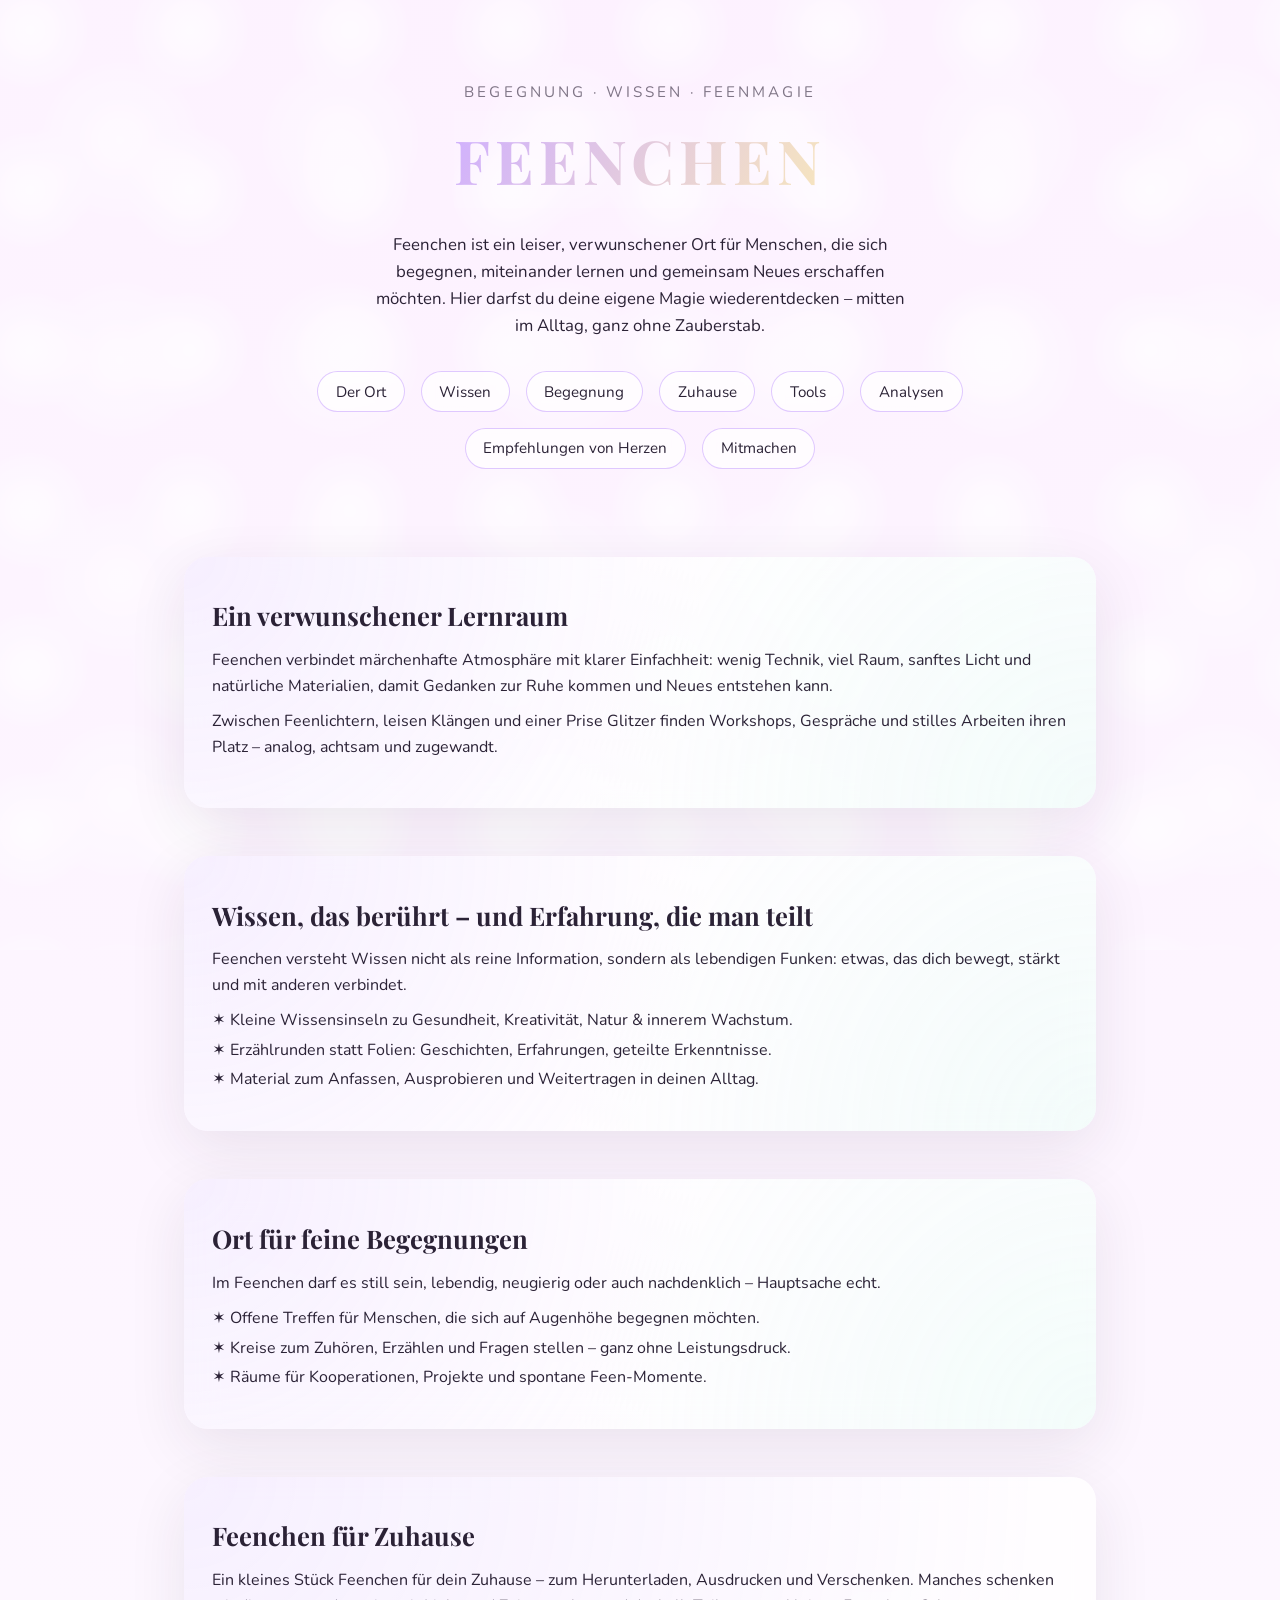
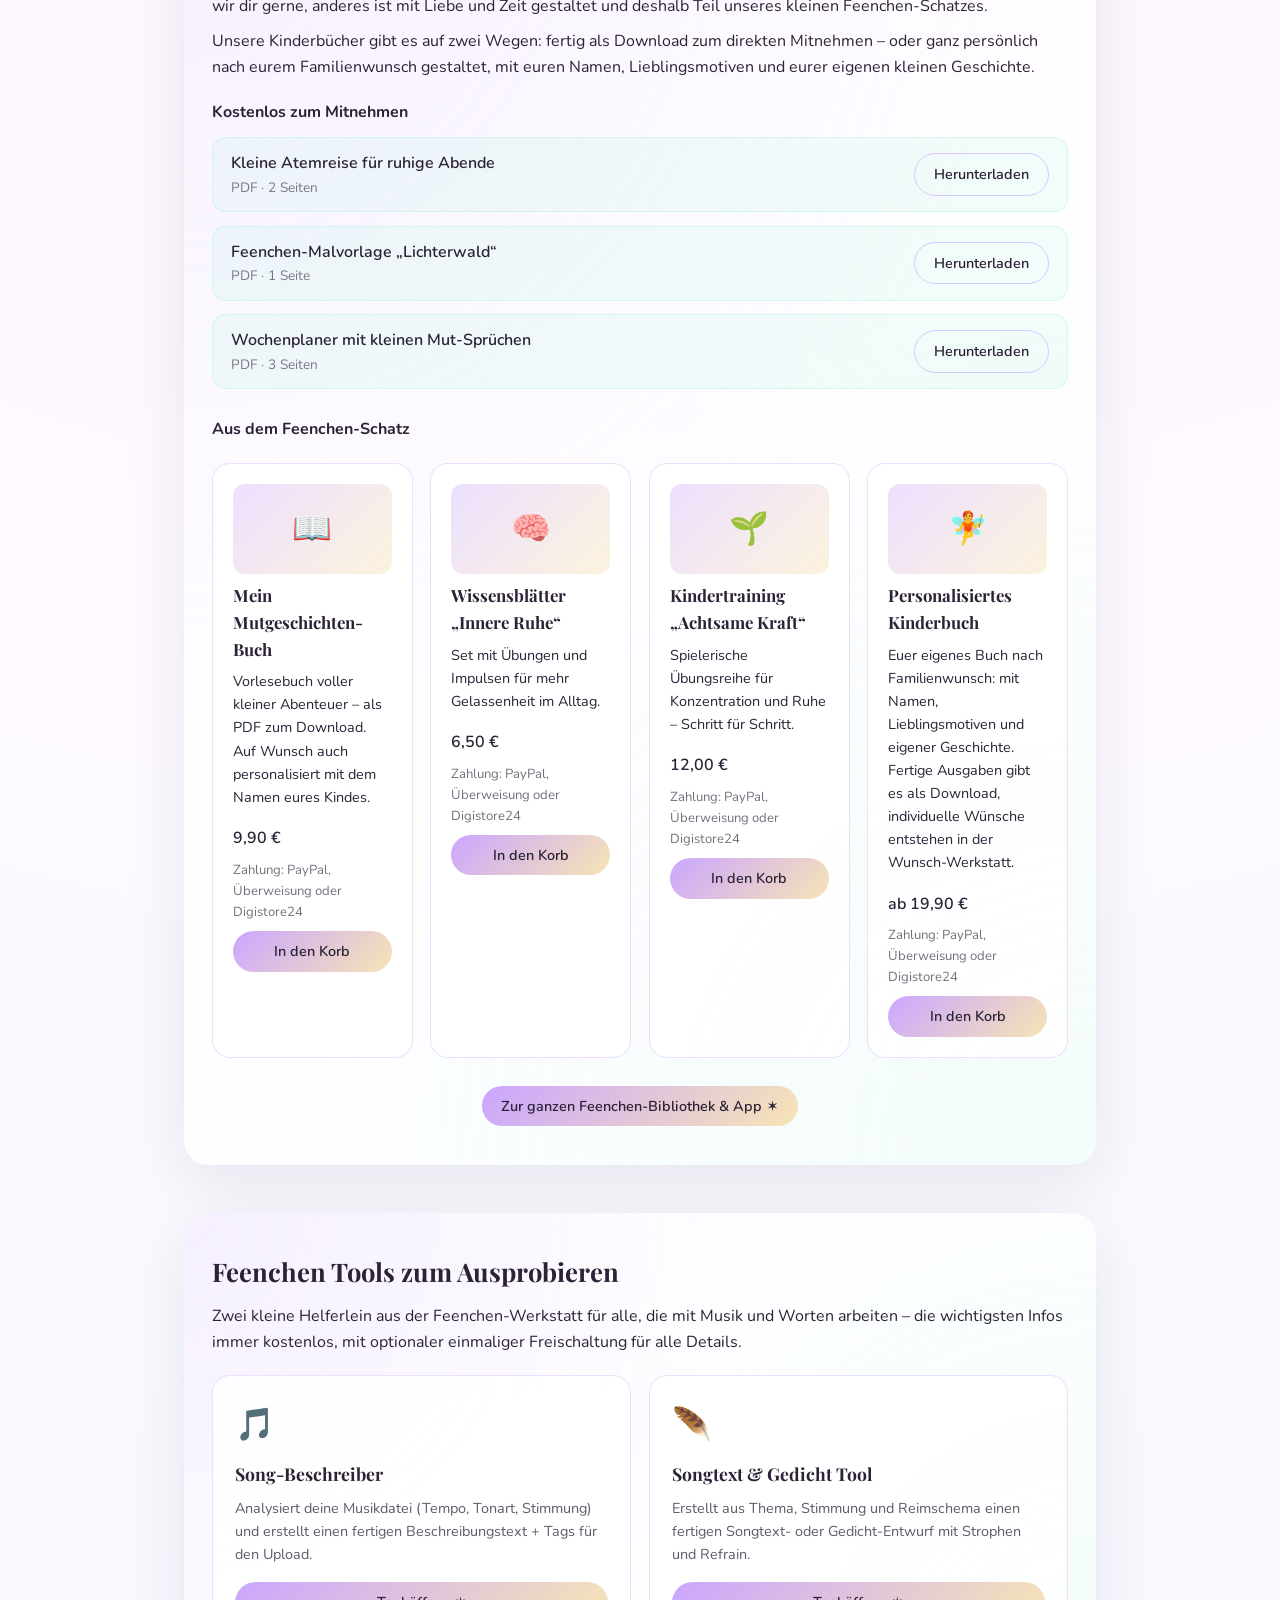
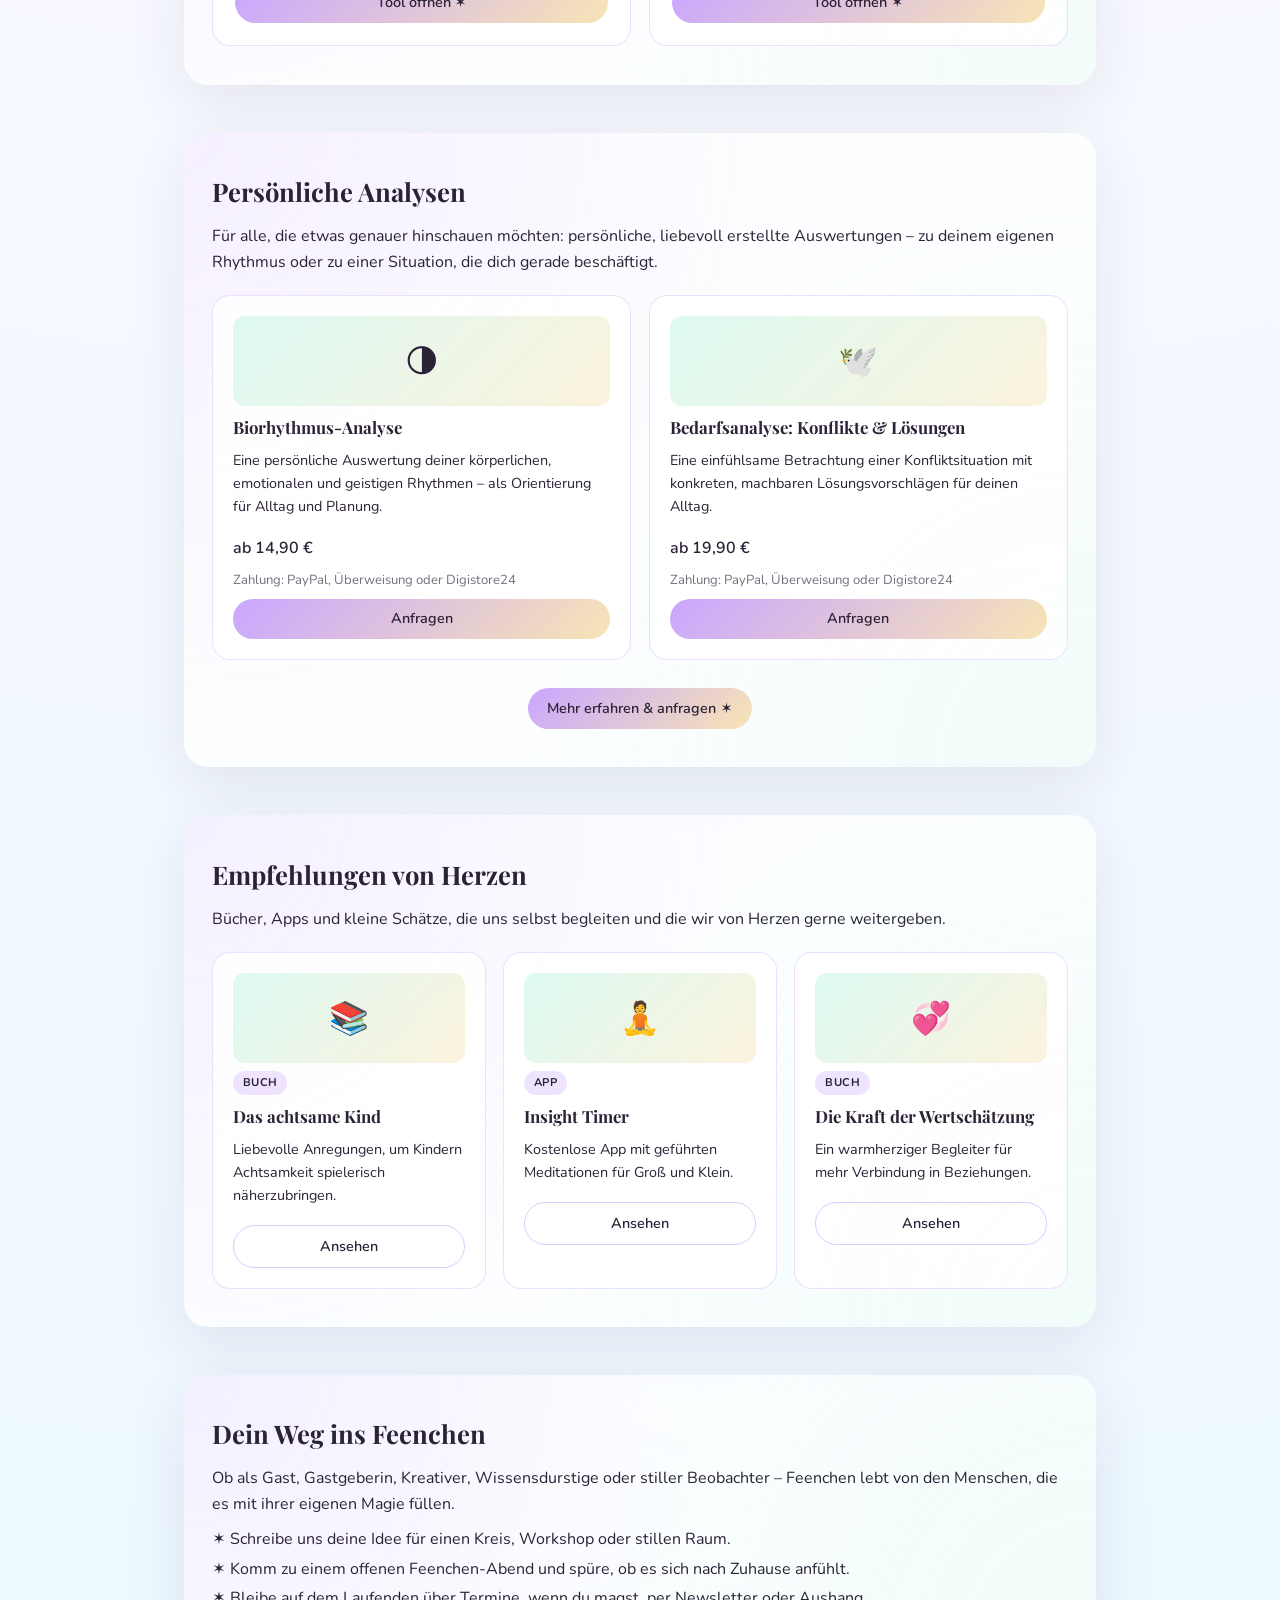
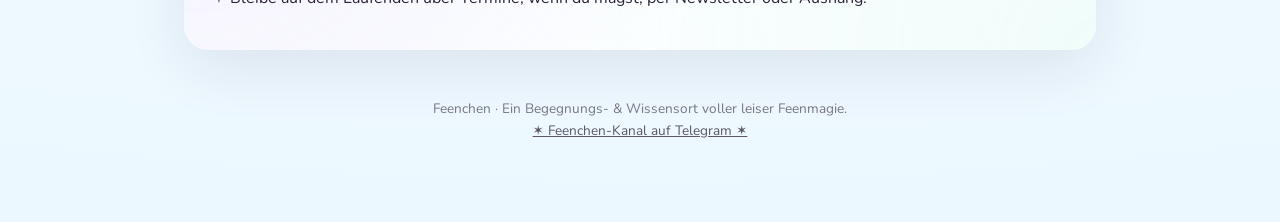
==== index.html @ 39005d17 "WhatsApp durch Telegram-Kanal ersetzen Kauf-Bestaetigung und Footer-Links zeigen jetzt auf den Feenc" ====
<!DOCTYPE html>
<html lang="de">

<head>
  <meta charset="UTF-8" />
  <title>Feenchen – Begegnungs- & Wissensort</title>
  <meta name="description" content="Feenchen ist ein Begegnungs- und Wissensort mit kostenlosen Downloads, liebevoll gestalteten PDFs, Analysen und einer Wunsch-Werkstatt." />
  <meta name="viewport" content="width=device-width, initial-scale=1" />
  <link rel="preconnect" href="https://fonts.googleapis.com">
  <link rel="preconnect" href="https://fonts.gstatic.com" crossorigin>
  <link href="https://fonts.googleapis.com/css2?family=Playfair+Display:wght@500;700&family=Nunito:wght@300;400;600&display=swap" rel="stylesheet">
  <style>
    :root {
      --bg: #fdf9ff;
      --accent: #caa6ff;
      --accent2: #b5f5e3;
      --text: #2b2236;
      --gold: #f7e4b5;
    }

    * {
      box-sizing: border-box;
      margin: 0;
      padding: 0;
    }

    body {
      font-family: "Nunito", system-ui, -apple-system, sans-serif;
      background: radial-gradient(circle at top, #fdf1ff 0%, #fdf9ff 45%, #ecf8ff 100%);
      color: var(--text);
      line-height: 1.6;
      min-height: 100vh;
      overflow-x: hidden;
    }

    .wrapper {
      max-width: 960px;
      margin: 0 auto;
      padding: 2rem 1.5rem 4rem;
      position: relative;
    }

    .sparkles::before,
    .sparkles::after {
      content: "";
      position: fixed;
      inset: -50px;
      pointer-events: none;
      background-image:
        radial-gradient(circle, rgba(255, 255, 255, 0.9) 0, rgba(255, 255, 255, 0) 55%),
        radial-gradient(circle, rgba(247, 228, 181, 0.8) 0, rgba(247, 228, 181, 0) 55%);
      background-size: 160px 160px, 220px 220px;
      background-position: 0 0, 60px 80px;
      mix-blend-mode: screen;
      opacity: 0.55;
      animation: glitter 16s linear infinite;
      z-index: -1;
    }

    .sparkles::after {
      animation-duration: 22s;
      opacity: 0.35;
    }

    @keyframes glitter {
      0% {
        transform: translate3d(0, 0, 0);
      }

      50% {
        transform: translate3d(-40px, 30px, 0);
      }

      100% {
        transform: translate3d(0, 0, 0);
      }
    }

    header {
      text-align: center;
      padding: 3rem 1rem 2.5rem;
      position: relative;
    }

    header h1 {
      font-family: "Playfair Display", serif;
      font-size: clamp(2.7rem, 5vw, 3.8rem);
      letter-spacing: 0.08em;
      text-transform: uppercase;
      color: var(--text);
    }

    header h1 span {
      display: inline-block;
      background: linear-gradient(120deg, var(--accent), var(--gold));
      -webkit-background-clip: text;
      background-clip: text;
      color: transparent;
      position: relative;
    }

    header h1 span::after {
      content: "";
      position: absolute;
      inset: 0;
      background: linear-gradient(-45deg, rgba(255, 255, 255, 0.1) 40%, rgba(255, 255, 255, 0.9) 50%, rgba(255, 255, 255, 0.1) 60%);
      mix-blend-mode: screen;
      background-size: 250% 250%;
      animation: shimmer 6s linear infinite;
      pointer-events: none;
    }

    @keyframes shimmer {
      0% {
        background-position: 200% 0;
      }

      100% {
        background-position: -200% 0;
      }
    }

    header p {
      max-width: 540px;
      margin: 1.5rem auto 0;
      font-size: 1.05rem;
    }

    nav {
      display: flex;
      justify-content: center;
      gap: 1rem;
      margin-top: 2rem;
      flex-wrap: wrap;
    }

    nav a {
      text-decoration: none;
      font-size: 0.95rem;
      padding: 0.45rem 1.1rem;
      border-radius: 999px;
      border: 1px solid rgba(202, 166, 255, 0.6);
      background: rgba(255, 255, 255, 0.7);
      backdrop-filter: blur(6px);
      color: var(--text);
      transition: background 180ms ease, transform 180ms ease, box-shadow 180ms ease;
    }

    nav a:hover {
      background: linear-gradient(135deg, rgba(202, 166, 255, 0.22), rgba(181, 245, 227, 0.2));
      transform: translateY(-1px);
      box-shadow: 0 6px 18px rgba(43, 34, 54, 0.18);
    }

    section {
      margin-top: 3rem;
      padding: 2.4rem 1.75rem;
      border-radius: 24px;
      background: rgba(255, 255, 255, 0.78);
      backdrop-filter: blur(18px);
      box-shadow: 0 18px 60px rgba(43, 34, 54, 0.09);
      position: relative;
      overflow: hidden;
    }

    section::before {
      content: "";
      position: absolute;
      inset: 0;
      background: radial-gradient(circle at top left, rgba(202, 166, 255, 0.35), transparent 55%),
        radial-gradient(circle at bottom right, rgba(181, 245, 227, 0.35), transparent 55%);
      opacity: 0.45;
      pointer-events: none;
      z-index: -1;
    }

    section h2 {
      font-family: "Playfair Display", serif;
      font-size: 1.6rem;
      margin-bottom: 0.75rem;
    }

    section p {
      margin-bottom: 0.6rem;
    }

    ul {
      margin-top: 0.5rem;
      padding-left: 1.1rem;
      list-style: "✶ ";
    }

    li+li {
      margin-top: 0.25rem;
    }

    .tagline {
      font-size: 0.95rem;
      text-transform: uppercase;
      letter-spacing: 0.2em;
      color: rgba(43, 34, 54, 0.6);
      margin-bottom: 0.4rem;
    }

    footer {
      text-align: center;
      font-size: 0.85rem;
      color: rgba(43, 34, 54, 0.6);
      margin-top: 3rem;
      padding-bottom: 1rem;
    }

    @media (max-width: 640px) {
      section {
        padding: 2rem 1.35rem;
      }
    }

    /* --- Zuhause: kostenlose Liste --- */
    .freebie-list {
      list-style: none;
      padding-left: 0;
      margin-top: 0.75rem;
      display: flex;
      flex-direction: column;
      gap: 0.6rem;
    }

    .freebie-list li {
      display: flex;
      align-items: center;
      justify-content: space-between;
      gap: 1rem;
      padding: 0.8rem 1.1rem;
      border-radius: 14px;
      background: rgba(181, 245, 227, 0.18);
      border: 1px solid rgba(181, 245, 227, 0.5);
    }

    .freebie-list li span.title {
      font-weight: 600;
    }

    .freebie-list li span.meta {
      display: block;
      font-size: 0.85rem;
      color: rgba(43, 34, 54, 0.6);
      font-weight: 400;
    }

    /* --- Zuhause: kostenpflichtige Kacheln --- */
    .shop-grid {
      display: grid;
      grid-template-columns: repeat(auto-fit, minmax(200px, 1fr));
      gap: 1.1rem;
      margin-top: 1.25rem;
    }

    .shop-card {
      background: rgba(255, 255, 255, 0.85);
      border: 1px solid rgba(202, 166, 255, 0.35);
      border-radius: 18px;
      padding: 1.25rem;
      display: flex;
      flex-direction: column;
      gap: 0.5rem;
      transition: transform 180ms ease, box-shadow 180ms ease;
    }

    .shop-card:hover {
      transform: translateY(-3px);
      box-shadow: 0 12px 30px rgba(43, 34, 54, 0.12);
    }

    .shop-card .cover {
      height: 90px;
      border-radius: 12px;
      display: flex;
      align-items: center;
      justify-content: center;
      font-size: 2rem;
      background: linear-gradient(135deg, rgba(202, 166, 255, 0.35), rgba(247, 228, 181, 0.45));
    }

    .shop-card h3 {
      font-family: "Playfair Display", serif;
      font-size: 1.05rem;
    }

    .shop-card .price {
      font-weight: 600;
      color: var(--text);
    }

    .payment-methods {
      font-size: 0.82rem;
      color: rgba(43, 34, 54, 0.65);
      margin-bottom: 0;
    }

    /* --- Buttons --- */
    .btn {
      display: inline-flex;
      align-items: center;
      justify-content: center;
      gap: 0.4rem;
      text-decoration: none;
      font-size: 0.9rem;
      font-weight: 600;
      padding: 0.55rem 1.2rem;
      border-radius: 999px;
      border: none;
      cursor: pointer;
      transition: transform 180ms ease, box-shadow 180ms ease;
    }

    .btn:hover {
      transform: translateY(-1px);
      box-shadow: 0 8px 20px rgba(43, 34, 54, 0.15);
    }

    .btn-primary {
      background: linear-gradient(135deg, var(--accent), var(--gold));
      color: var(--text);
    }

    .btn-outline {
      background: transparent;
      border: 1px solid rgba(202, 166, 255, 0.6);
      color: var(--text);
    }

    .zuhause-cta {
      margin-top: 1.75rem;
      text-align: center;
    }

    /* --- Badges (z.B. ABO, Buch, App) --- */
    .badge {
      display: inline-block;
      font-size: 0.7rem;
      font-weight: 700;
      letter-spacing: 0.05em;
      text-transform: uppercase;
      padding: 0.2rem 0.6rem;
      border-radius: 999px;
      background: rgba(202, 166, 255, 0.3);
      color: var(--text);
      align-self: flex-start;
    }

    /* --- Empfehlungs- & Analyse-Karten teilen das Kachel-Layout --- */
    .recommend-card .cover,
    .analyse-card .cover {
      background: linear-gradient(135deg, rgba(181, 245, 227, 0.45), rgba(247, 228, 181, 0.45));
    }

    /* --- Tools-Kacheln --- */
    .tools-grid {
      display: grid;
      grid-template-columns: repeat(auto-fit, minmax(220px, 1fr));
      gap: 1.1rem;
      margin-top: 1.25rem;
    }

    .tool-card {
      background: rgba(255, 255, 255, 0.85);
      border: 1px solid rgba(202, 166, 255, 0.35);
      border-radius: 18px;
      padding: 1.4rem;
      display: flex;
      flex-direction: column;
      gap: 0.6rem;
      text-align: left;
      transition: transform 180ms ease, box-shadow 180ms ease;
    }

    .tool-card:hover {
      transform: translateY(-3px);
      box-shadow: 0 12px 30px rgba(43, 34, 54, 0.12);
    }

    .tool-card .cover {
      font-size: 2rem;
    }

    .tool-card h3 {
      font-family: "Playfair Display", serif;
      font-size: 1.1rem;
    }

    .tool-card p {
      font-size: 0.9rem;
      color: rgba(43, 34, 54, 0.75);
      margin-bottom: 0.4rem;
    }
  </style>
  <script src="./content.js" defer></script>
  <script src="./render.js" defer></script>
</head>

<body class="sparkles">
  <div class="wrapper">
    <header>
      <div class="tagline">Begegnung · Wissen · Feenmagie</div>
      <h1><span>Feenchen</span></h1>
      <p>
        Feenchen ist ein leiser, verwunschener Ort für Menschen, die sich begegnen, miteinander lernen
        und gemeinsam Neues erschaffen möchten. Hier darfst du deine eigene Magie wiederentdecken –
        mitten im Alltag, ganz ohne Zauberstab.
      </p>
      <nav>
        <a href="#ort">Der Ort</a>
        <a href="#wissen">Wissen</a>
        <a href="#begegnung">Begegnung</a>
        <a href="#zuhause">Zuhause</a>
        <a href="#tools">Tools</a>
        <a href="#analysen">Analysen</a>
        <a href="#empfehlungen">Empfehlungen von Herzen</a>
        <a href="#mitmachen">Mitmachen</a>
      </nav>
    </header>

    <section id="ort">
      <h2>Ein verwunschener Lernraum</h2>
      <p>
        Feenchen verbindet märchenhafte Atmosphäre mit klarer Einfachheit: wenig Technik, viel Raum, sanftes Licht
        und natürliche Materialien, damit Gedanken zur Ruhe kommen und Neues entstehen kann.
      </p>
      <p>
        Zwischen Feenlichtern, leisen Klängen und einer Prise Glitzer finden Workshops, Gespräche und stilles
        Arbeiten ihren Platz – analog, achtsam und zugewandt.
      </p>
    </section>

    <section id="wissen">
      <h2>Wissen, das berührt – und Erfahrung, die man teilt</h2>
      <p>
        Feenchen versteht Wissen nicht als reine Information, sondern als lebendigen Funken: etwas, das dich bewegt,
        stärkt und mit anderen verbindet.
      </p>
      <ul>
        <li>Kleine Wissensinseln zu Gesundheit, Kreativität, Natur & innerem Wachstum.</li>
        <li>Erzählrunden statt Folien: Geschichten, Erfahrungen, geteilte Erkenntnisse.</li>
        <li>Material zum Anfassen, Ausprobieren und Weitertragen in deinen Alltag.</li>
      </ul>
    </section>

    <section id="begegnung">
      <h2>Ort für feine Begegnungen</h2>
      <p>
        Im Feenchen darf es still sein, lebendig, neugierig oder auch nachdenklich – Hauptsache echt.
      </p>
      <ul>
        <li>Offene Treffen für Menschen, die sich auf Augenhöhe begegnen möchten.</li>
        <li>Kreise zum Zuhören, Erzählen und Fragen stellen – ganz ohne Leistungsdruck.</li>
        <li>Räume für Kooperationen, Projekte und spontane Feen‑Momente.</li>
      </ul>
    </section>

    <section id="zuhause">
      <h2>Feenchen für Zuhause</h2>
      <p>
        Ein kleines Stück Feenchen für dein Zuhause – zum Herunterladen, Ausdrucken und Verschenken.
        Manches schenken wir dir gerne, anderes ist mit Liebe und Zeit gestaltet und deshalb Teil unseres
        kleinen Feenchen‑Schatzes.
      </p>
      <p>
        Unsere Kinderbücher gibt es auf zwei Wegen: fertig als Download zum direkten Mitnehmen –
        oder ganz persönlich nach eurem Familienwunsch gestaltet, mit euren Namen, Lieblingsmotiven
        und eurer eigenen kleinen Geschichte.
      </p>

      <p style="margin-top: 1.2rem;"><strong>Kostenlos zum Mitnehmen</strong></p>
      <ul class="freebie-list" data-feenchen="kostenlos-vorschau"></ul>

      <p style="margin-top: 1.75rem;"><strong>Aus dem Feenchen‑Schatz</strong></p>
      <div class="shop-grid" data-feenchen="schatz-vorschau"></div>

      <div class="zuhause-cta">
        <a class="btn btn-primary" href="zuhause.html">Zur ganzen Feenchen‑Bibliothek &amp; App ✶</a>
      </div>
    </section>

    <section id="tools">
      <h2>Feenchen Tools zum Ausprobieren</h2>
      <p>
        Zwei kleine Helferlein aus der Feenchen‑Werkstatt für alle, die mit Musik und Worten arbeiten –
        die wichtigsten Infos immer kostenlos, mit optionaler einmaliger Freischaltung für alle Details.
      </p>
      <div class="tools-grid">
        <div class="tool-card">
          <div class="cover">🎵</div>
          <h3>Song‑Beschreiber</h3>
          <p>Analysiert deine Musikdatei (Tempo, Tonart, Stimmung) und erstellt einen fertigen Beschreibungstext + Tags für den Upload.</p>
          <a class="btn btn-primary" href="song-beschreiber.html">Tool öffnen ✶</a>
        </div>
        <div class="tool-card">
          <div class="cover">🪶</div>
          <h3>Songtext &amp; Gedicht Tool</h3>
          <p>Erstellt aus Thema, Stimmung und Reimschema einen fertigen Songtext- oder Gedicht‑Entwurf mit Strophen und Refrain.</p>
          <a class="btn btn-primary" href="song-gedicht-tool.html">Tool öffnen ✶</a>
        </div>
      </div>
    </section>

    <section id="analysen">
      <h2>Persönliche Analysen</h2>
      <p>
        Für alle, die etwas genauer hinschauen möchten: persönliche, liebevoll erstellte Auswertungen –
        zu deinem eigenen Rhythmus oder zu einer Situation, die dich gerade beschäftigt.
      </p>
      <div class="shop-grid" data-feenchen="analysen-vorschau"></div>
      <div class="zuhause-cta">
        <a class="btn btn-primary" href="zuhause.html#analysen">Mehr erfahren &amp; anfragen ✶</a>
      </div>
    </section>

    <section id="empfehlungen">
      <h2>Empfehlungen von Herzen</h2>
      <p>
        Bücher, Apps und kleine Schätze, die uns selbst begleiten und die wir von Herzen gerne weitergeben.
      </p>
      <div class="shop-grid" data-feenchen="empfehlungen-grid"></div>
    </section>

    <section id="mitmachen">
      <h2>Dein Weg ins Feenchen</h2>
      <p>
        Ob als Gast, Gastgeberin, Kreativer, Wissensdurstige oder stiller Beobachter – Feenchen lebt von
        den Menschen, die es mit ihrer eigenen Magie füllen.
      </p>
      <ul>
        <li>Schreibe uns deine Idee für einen Kreis, Workshop oder stillen Raum.</li>
        <li>Komm zu einem offenen Feenchen‑Abend und spüre, ob es sich nach Zuhause anfühlt.</li>
        <li>Bleibe auf dem Laufenden über Termine, wenn du magst, per Newsletter oder Aushang.</li>
      </ul>
    </section>

    <footer>
      Feenchen · Ein Begegnungs- & Wissensort voller leiser Feenmagie.<br />
      <a href="https://t.me/+D52uHtJbehc2OGUy" target="_blank" rel="noopener" style="color: var(--text); opacity: 0.75;">✶ Feenchen-Kanal auf Telegram ✶</a>
    </footer>
  </div>
</body>

</html>
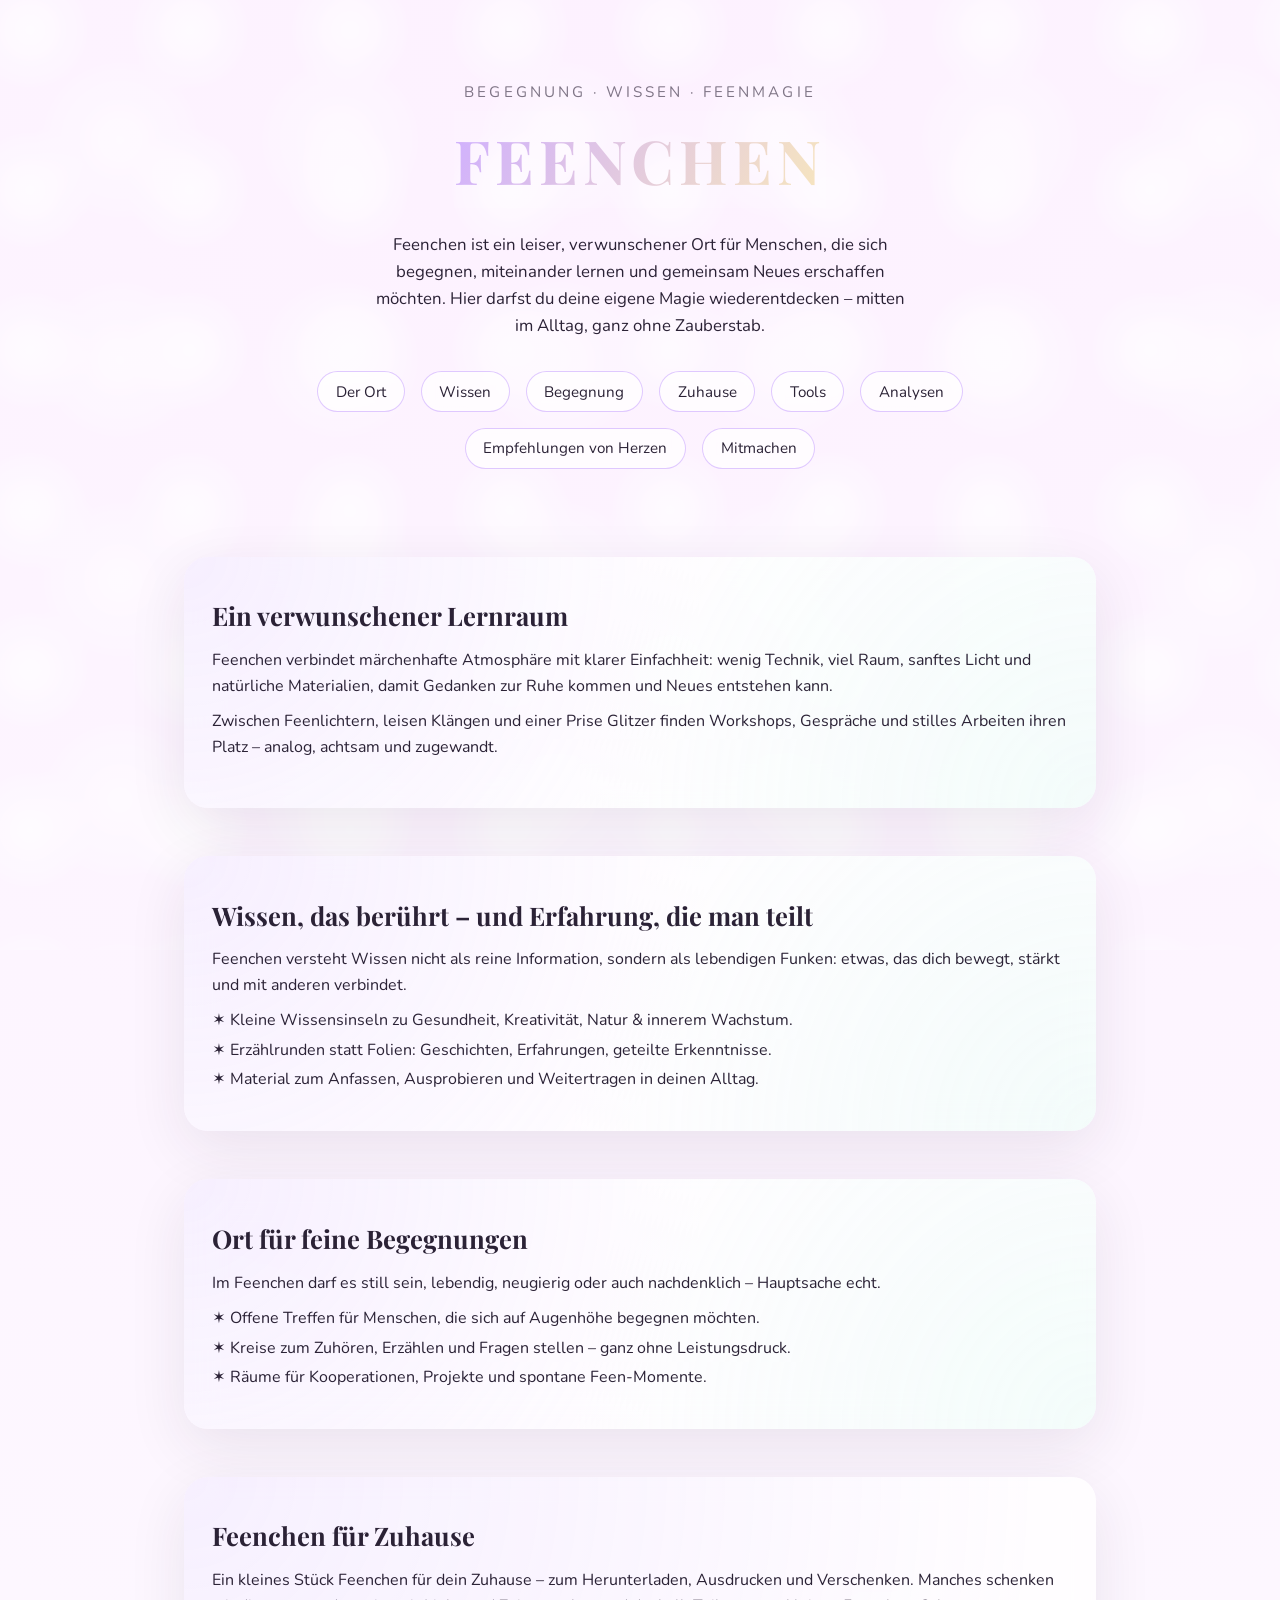
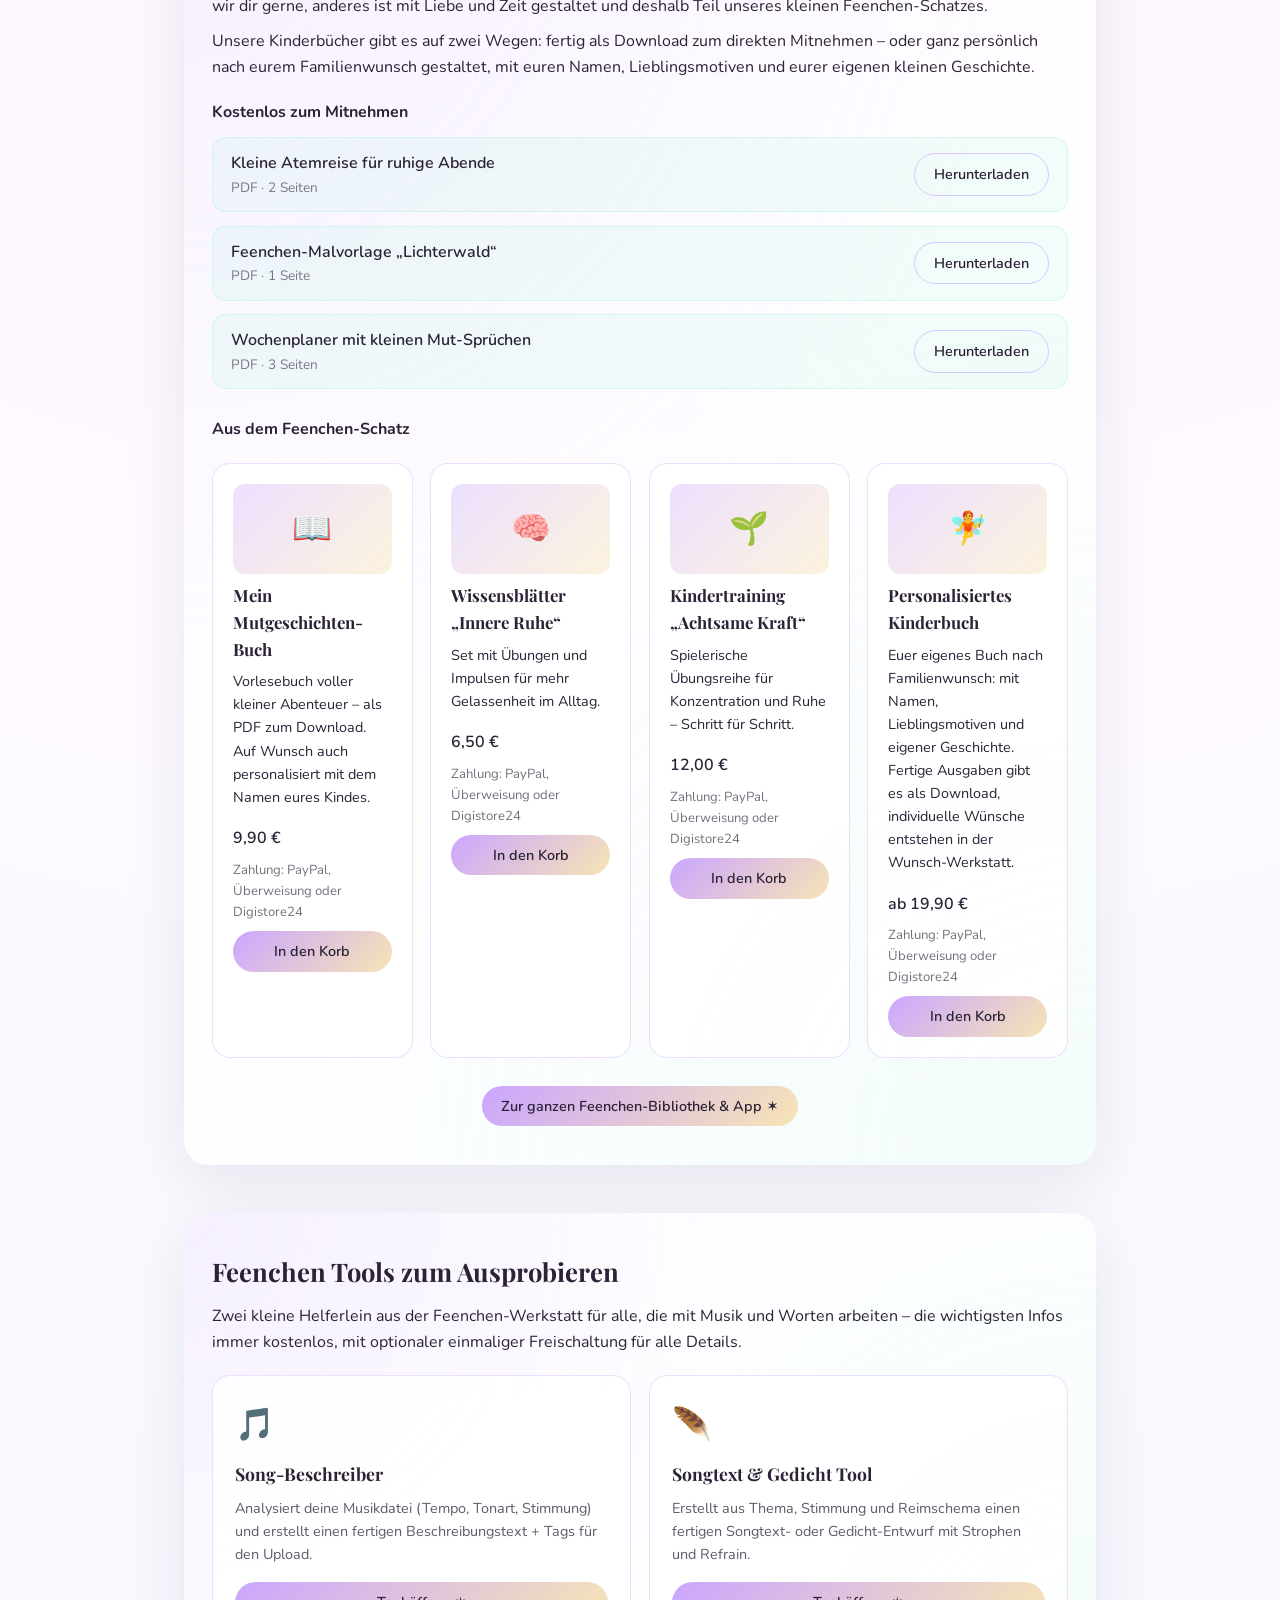
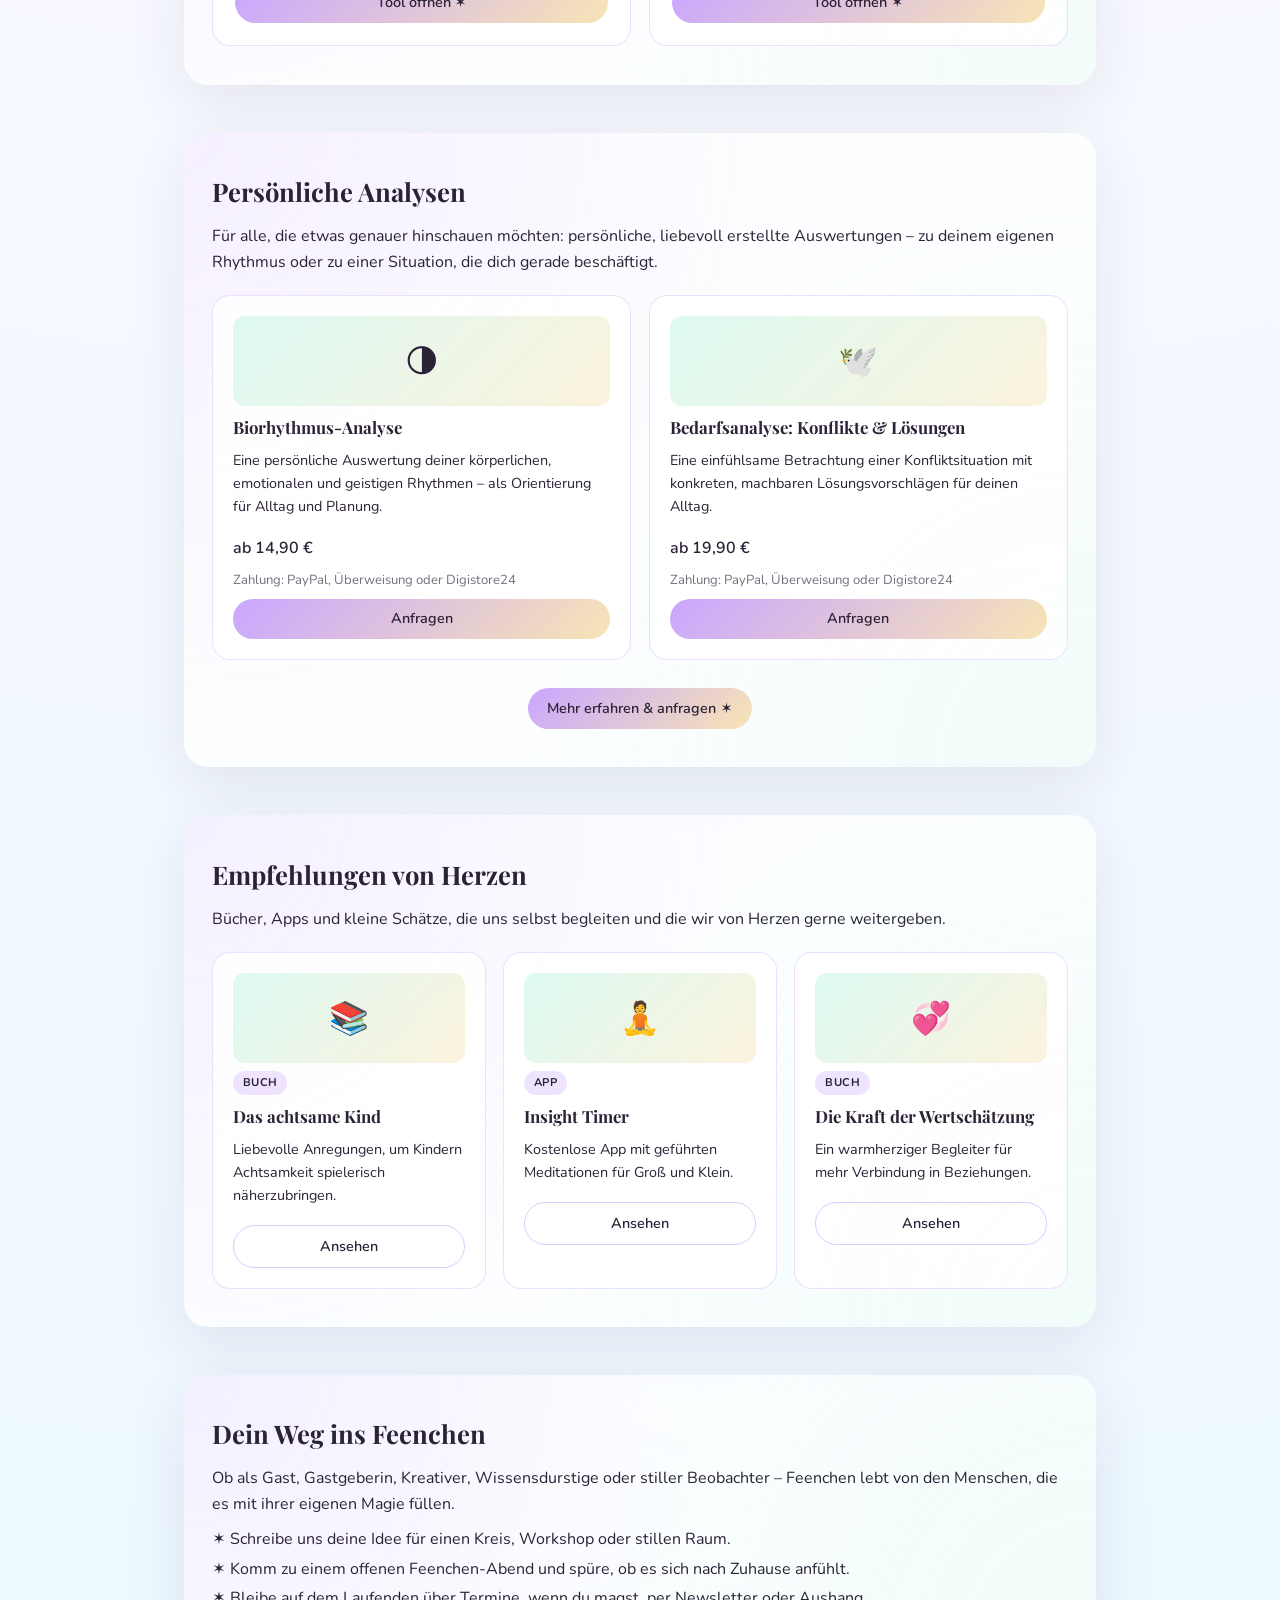
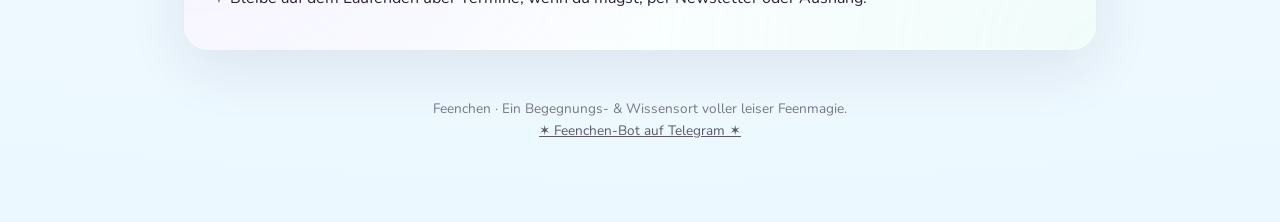
==== commit 8be98fd1: "Telegram-Bot statt Kanal verlinken, QR-Code ergaenzen Kauf-Bestaetigung und Footer-Links zeigen jetz" ====
--- a/index.html
+++ b/index.html
@@ -539,7 +539,7 @@
 
     <footer>
       Feenchen · Ein Begegnungs- & Wissensort voller leiser Feenmagie.<br />
-      <a href="https://t.me/+D52uHtJbehc2OGUy" target="_blank" rel="noopener" style="color: var(--text); opacity: 0.75;">✶ Feenchen-Kanal auf Telegram ✶</a>
+      <a href="https://t.me/RinaRitasFeenchenWelttetris_bot" target="_blank" rel="noopener" style="color: var(--text); opacity: 0.75;">✶ Feenchen-Bot auf Telegram ✶</a>
     </footer>
   </div>
 </body>
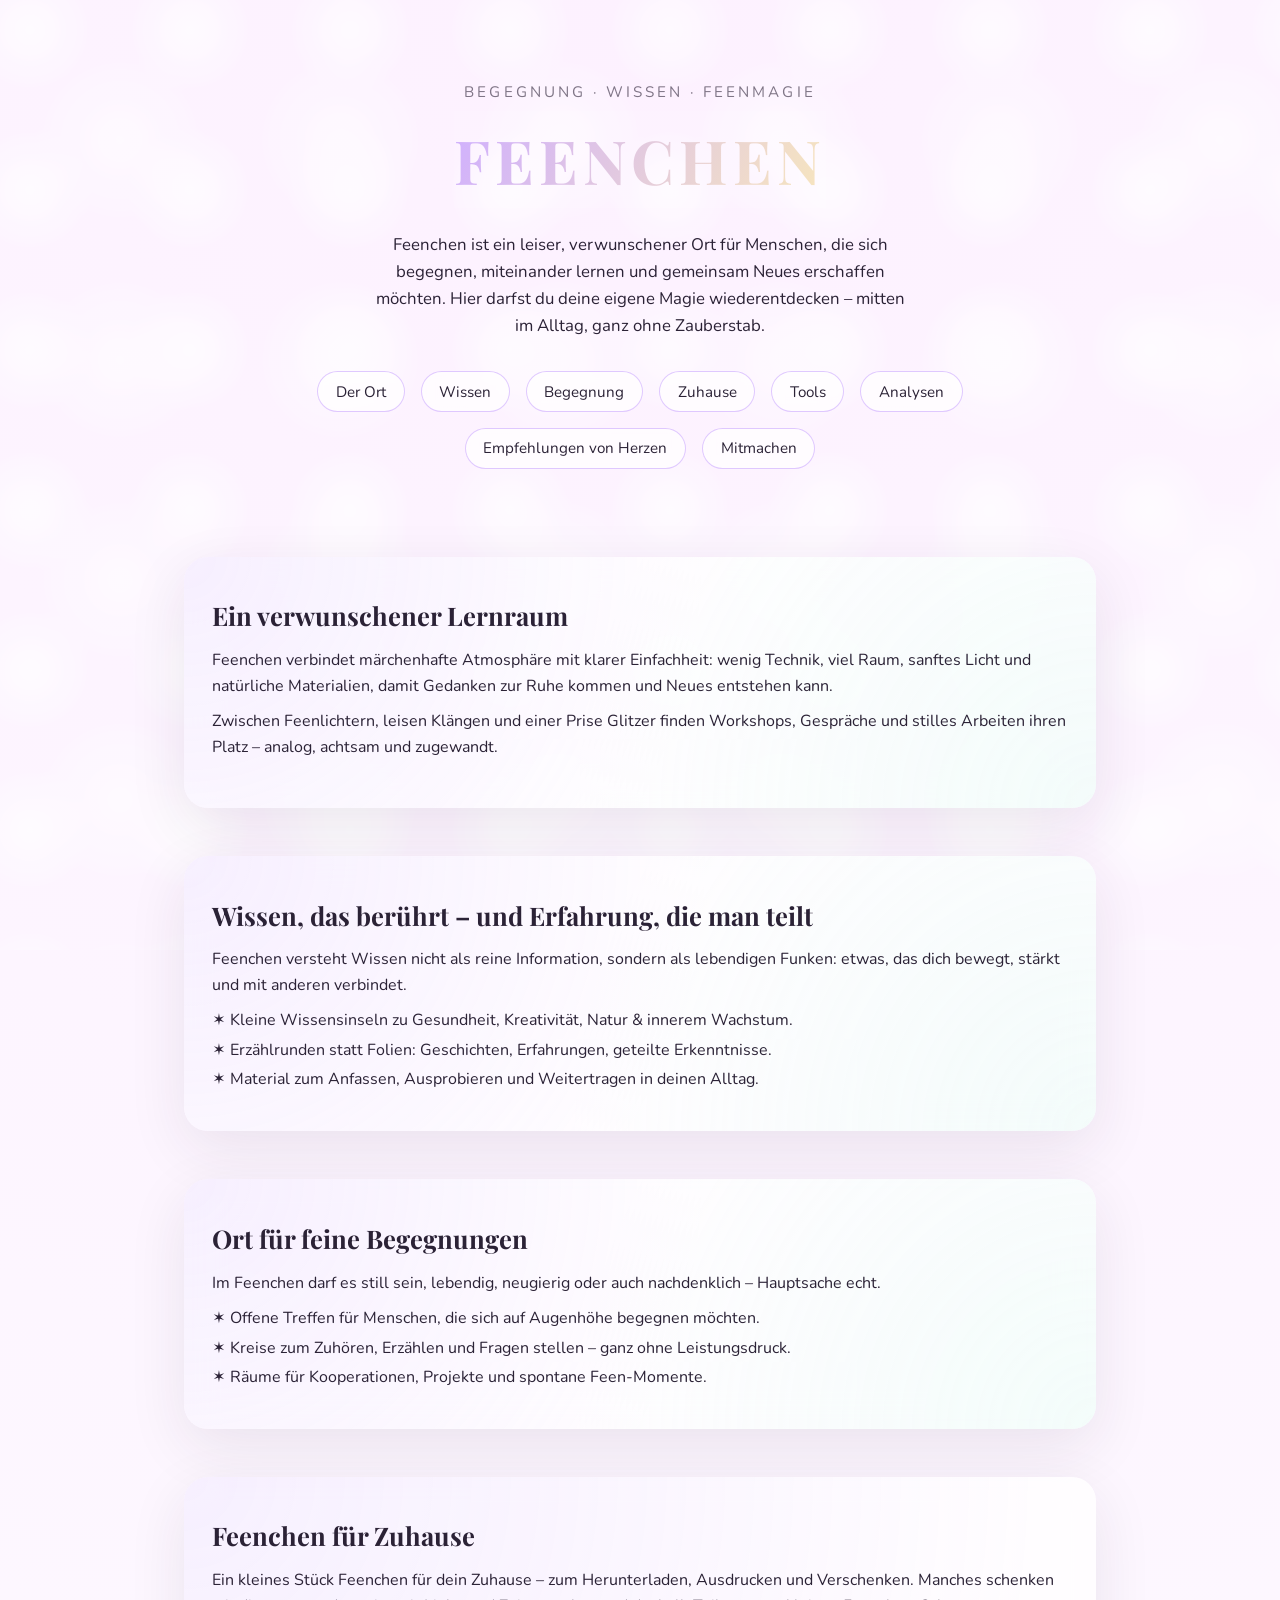
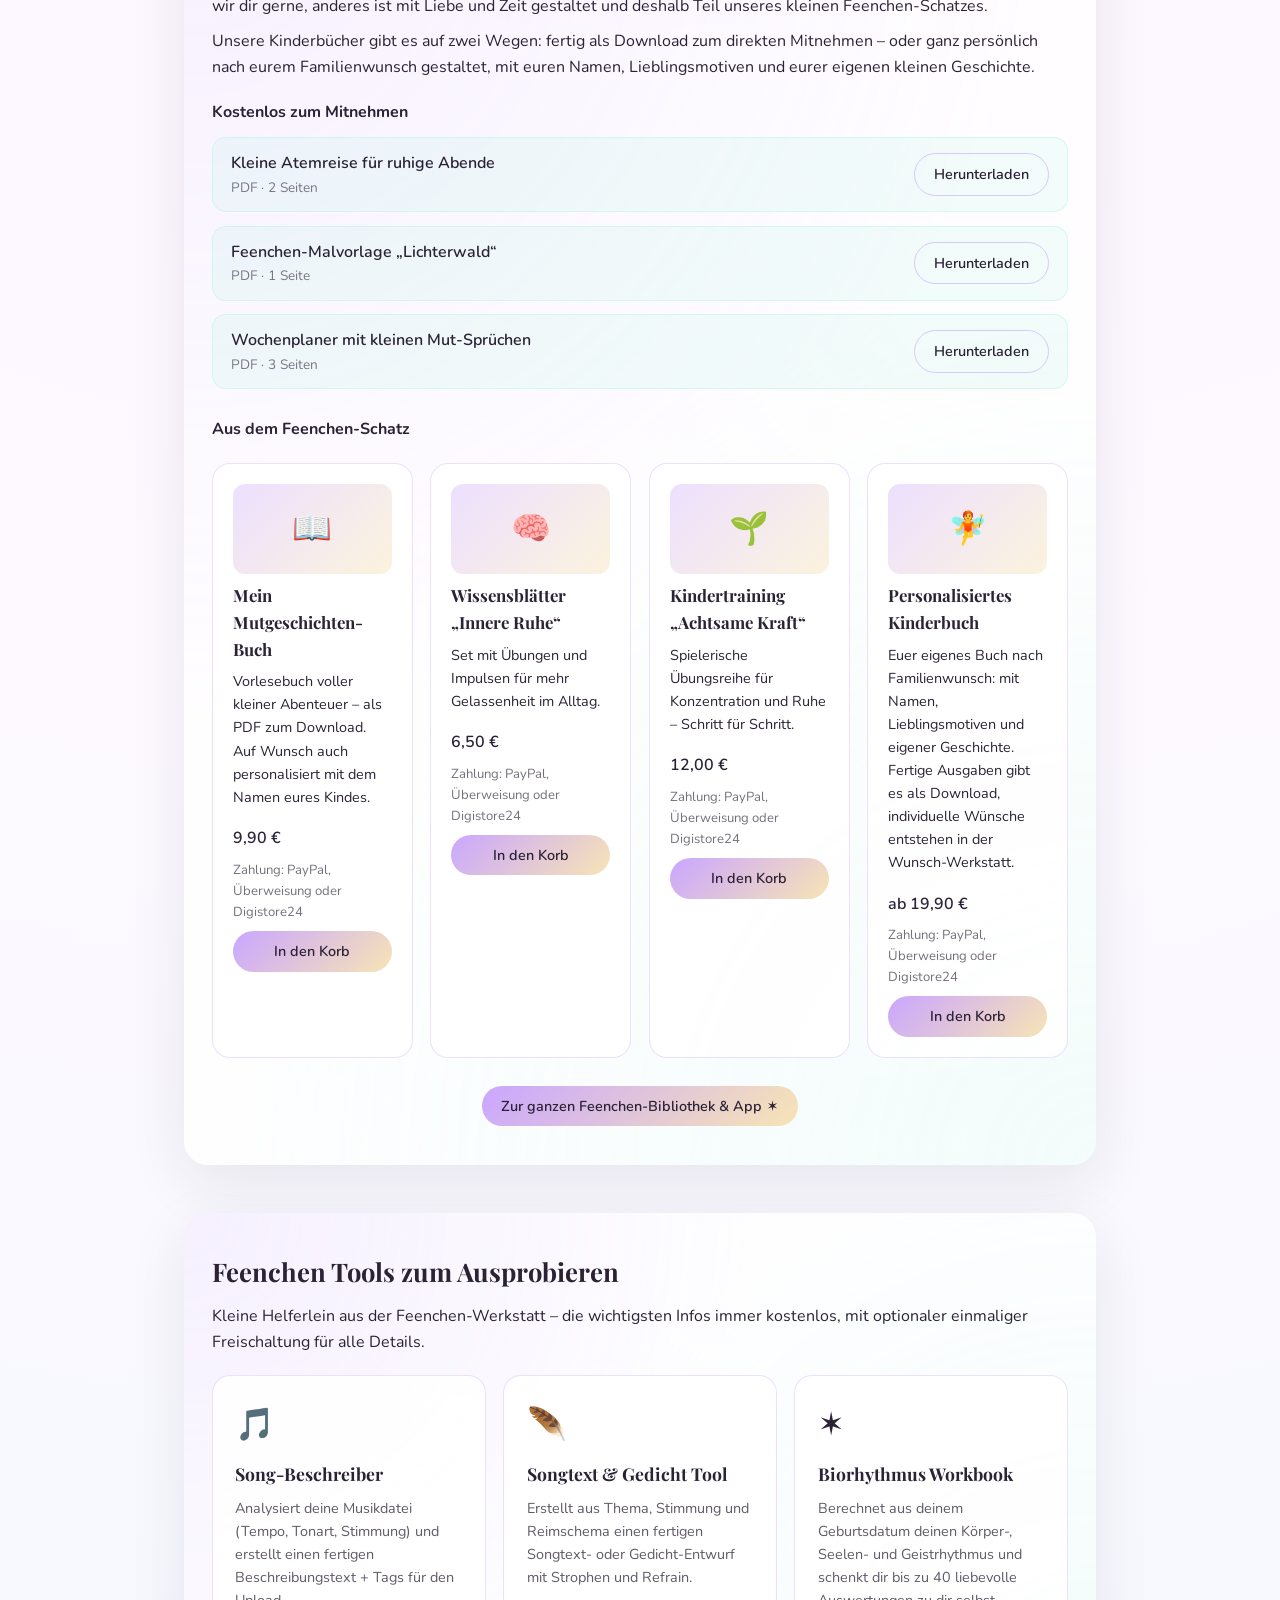
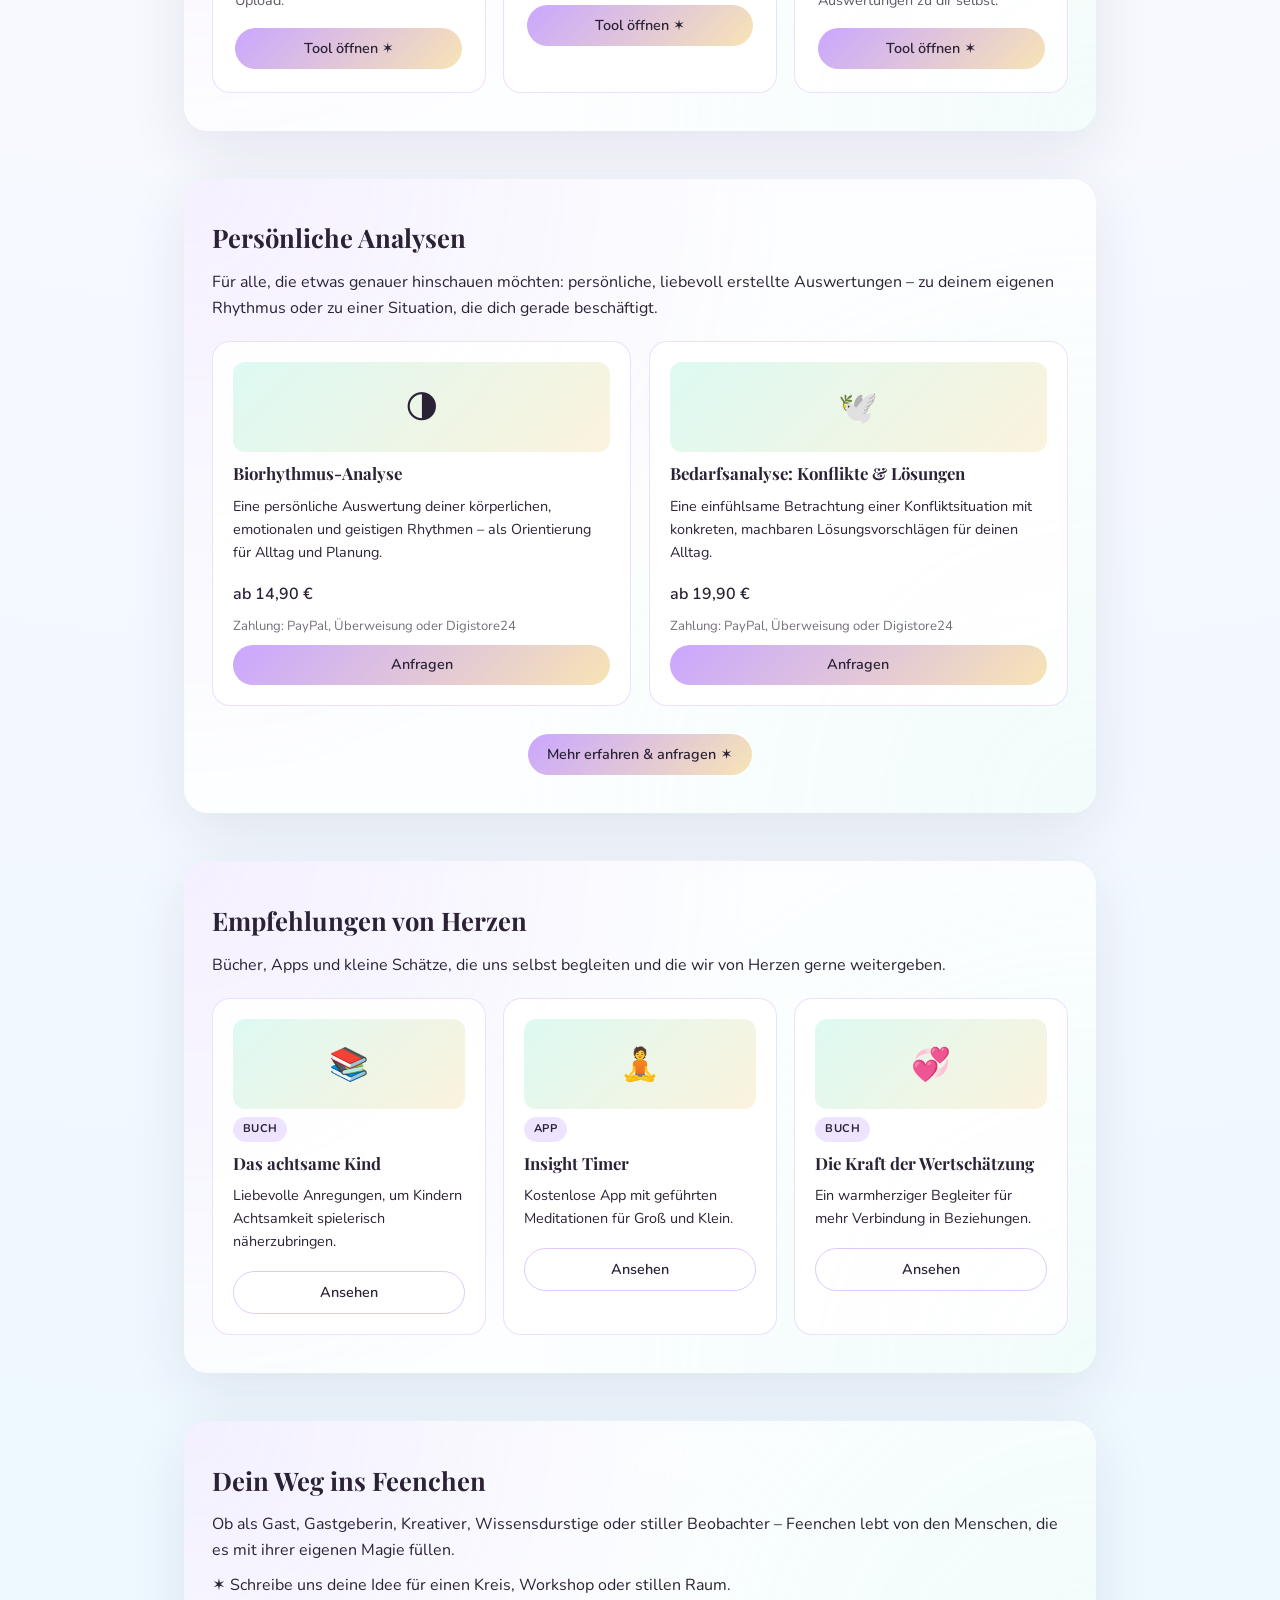
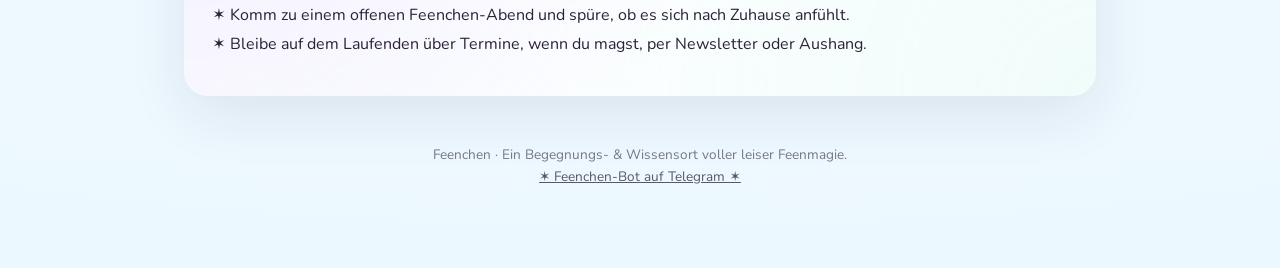
==== commit 14314211: "Neues Tool: Feenchen Biorhythmus Workbook Interaktives Workbook berechnet aus dem Geburtsdatum Koerp" ====
--- a/index.html
+++ b/index.html
@@ -485,8 +485,8 @@
     <section id="tools">
       <h2>Feenchen Tools zum Ausprobieren</h2>
       <p>
-        Zwei kleine Helferlein aus der Feenchen‑Werkstatt für alle, die mit Musik und Worten arbeiten –
-        die wichtigsten Infos immer kostenlos, mit optionaler einmaliger Freischaltung für alle Details.
+        Kleine Helferlein aus der Feenchen‑Werkstatt – die wichtigsten Infos immer kostenlos,
+        mit optionaler einmaliger Freischaltung für alle Details.
       </p>
       <div class="tools-grid">
         <div class="tool-card">
@@ -501,6 +501,12 @@
           <p>Erstellt aus Thema, Stimmung und Reimschema einen fertigen Songtext- oder Gedicht‑Entwurf mit Strophen und Refrain.</p>
           <a class="btn btn-primary" href="song-gedicht-tool.html">Tool öffnen ✶</a>
         </div>
+        <div class="tool-card">
+          <div class="cover">✶</div>
+          <h3>Biorhythmus Workbook</h3>
+          <p>Berechnet aus deinem Geburtsdatum deinen Körper‑, Seelen‑ und Geistrhythmus und schenkt dir bis zu 40 liebevolle Auswertungen zu dir selbst.</p>
+          <a class="btn btn-primary" href="biorhythmus.html">Tool öffnen ✶</a>
+        </div>
       </div>
     </section>
 
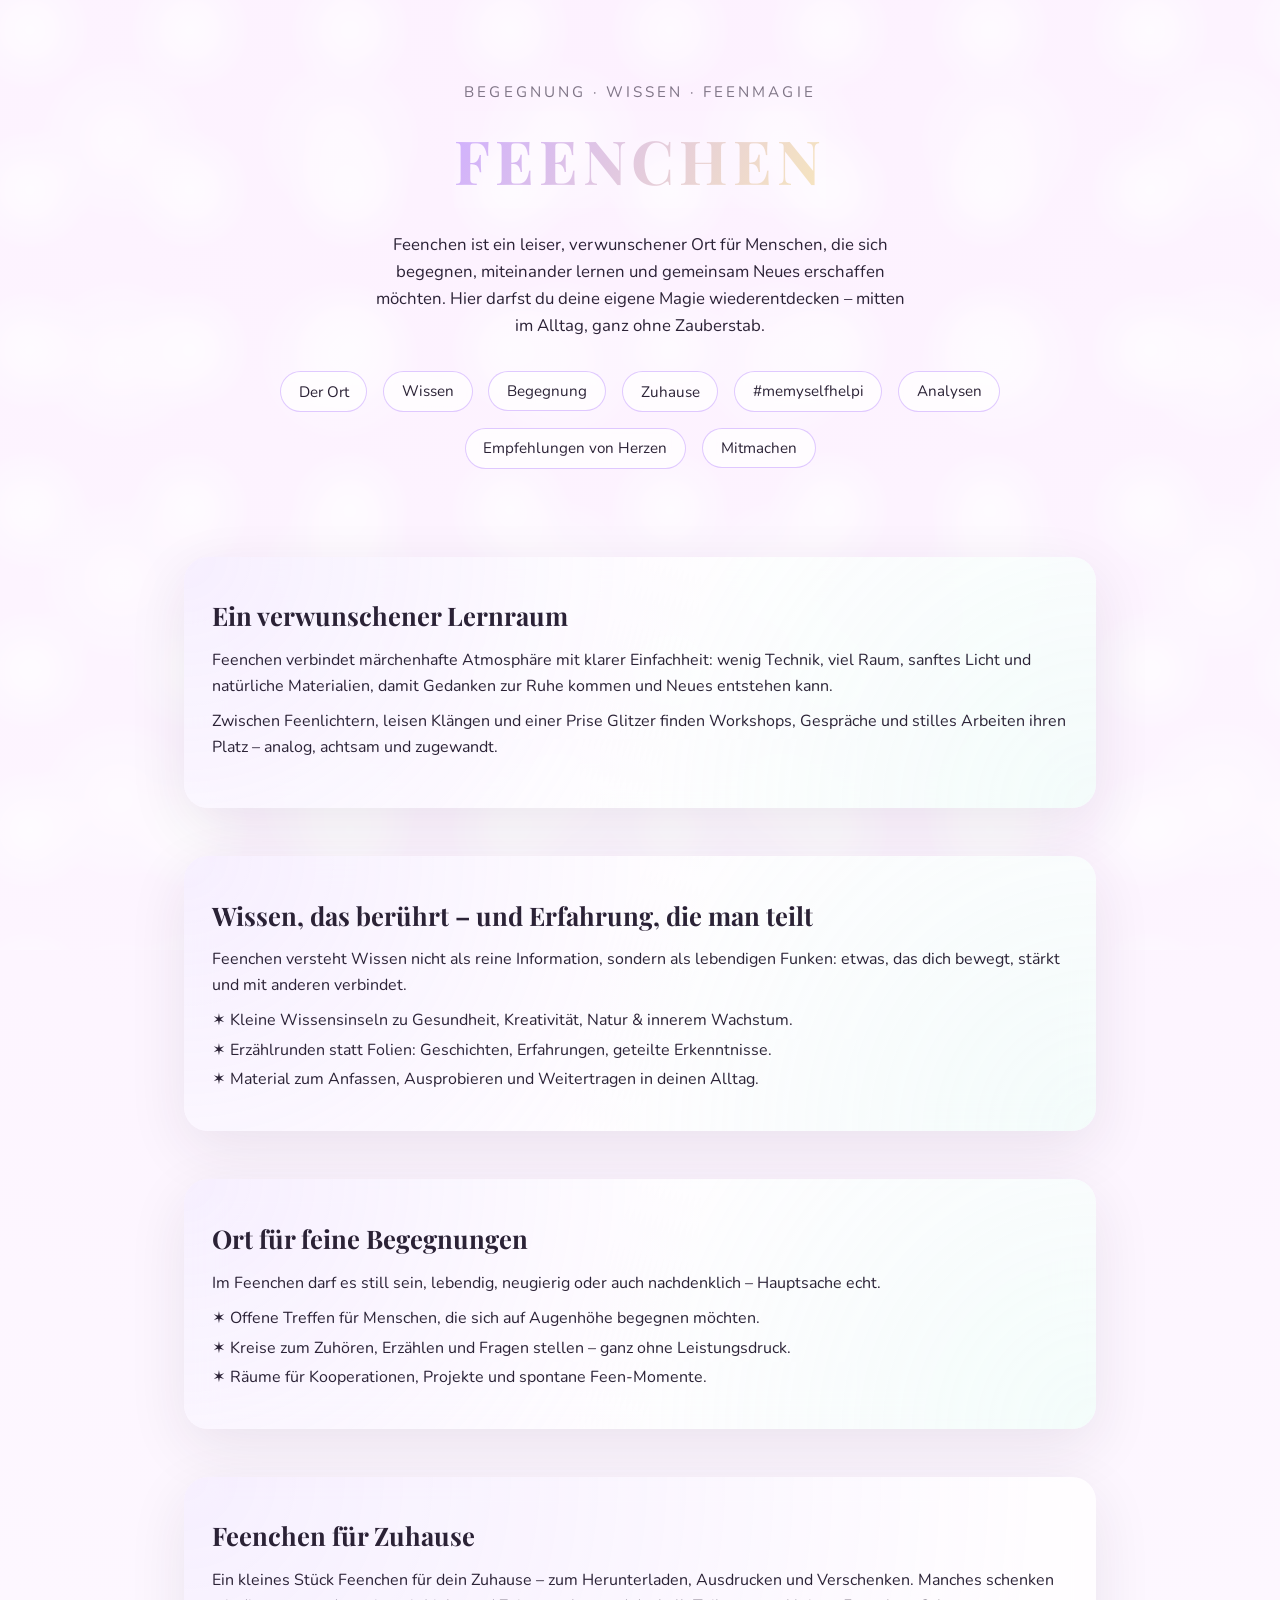
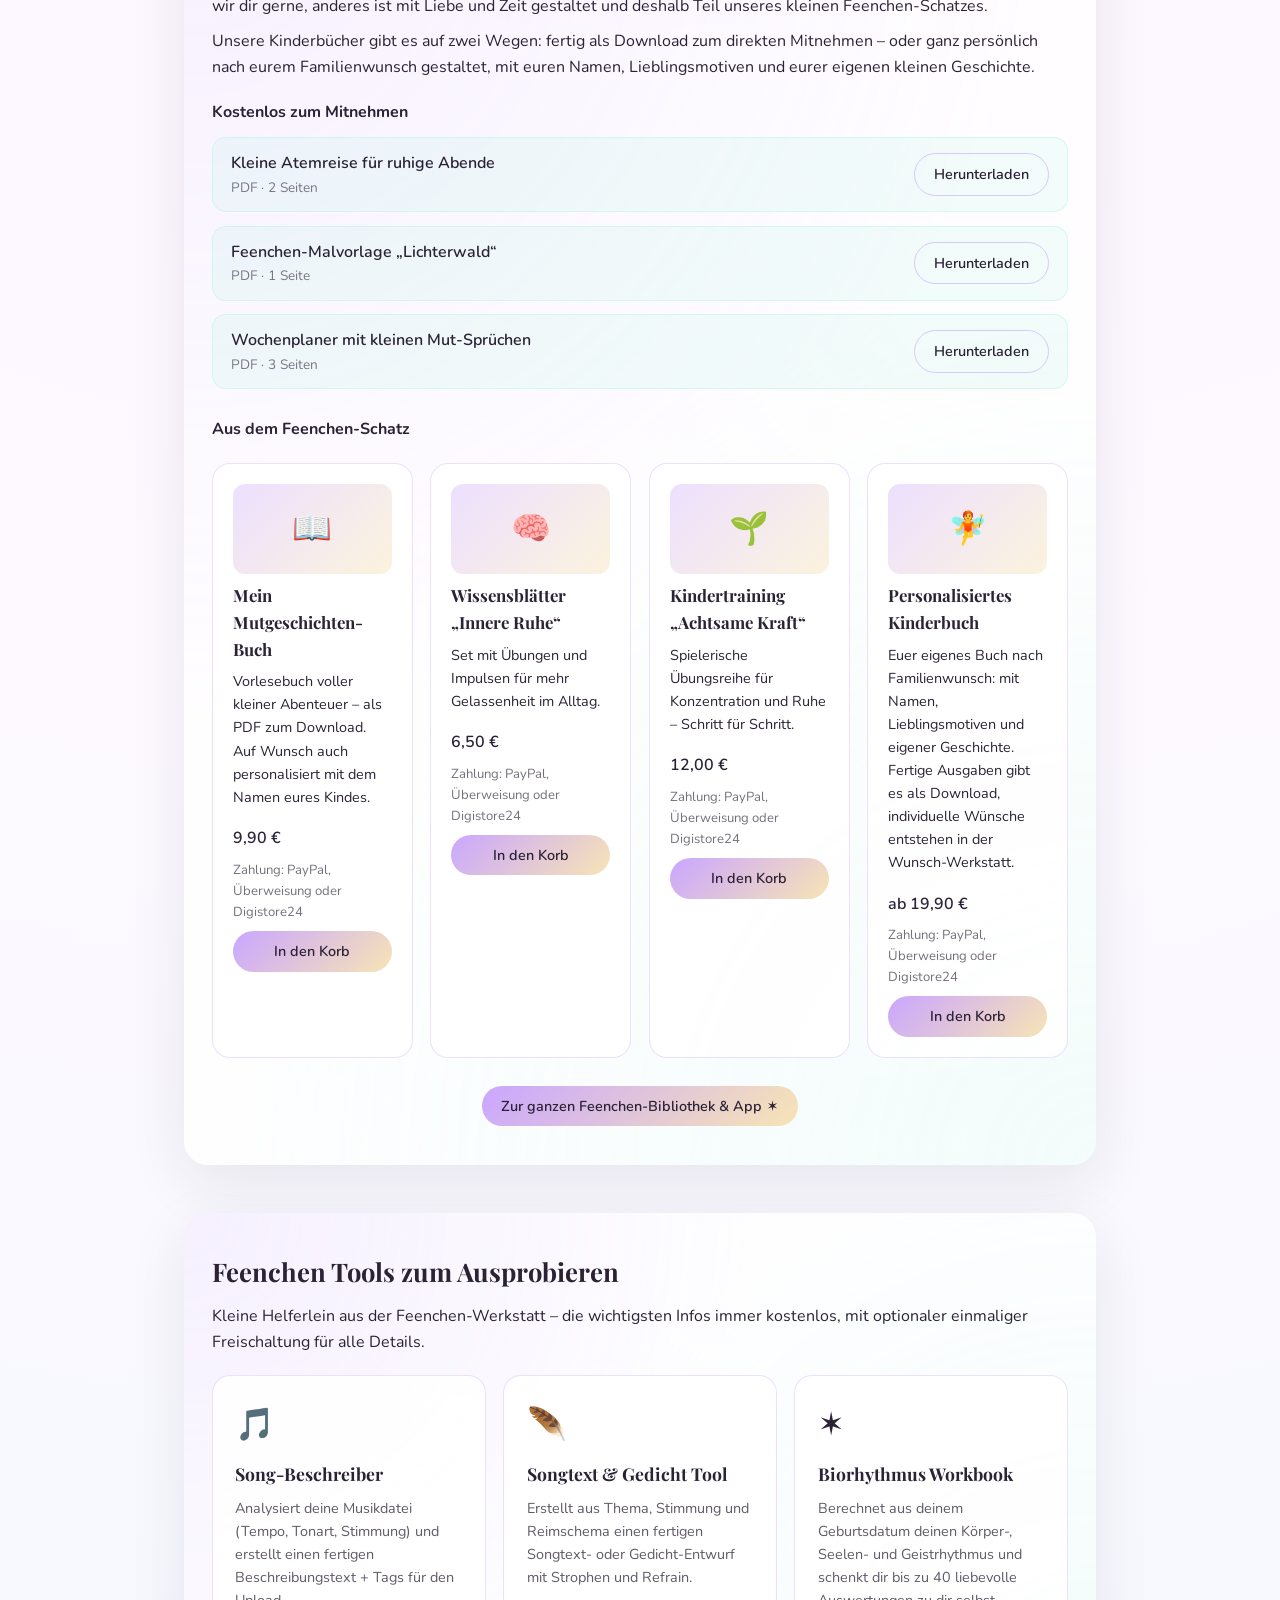
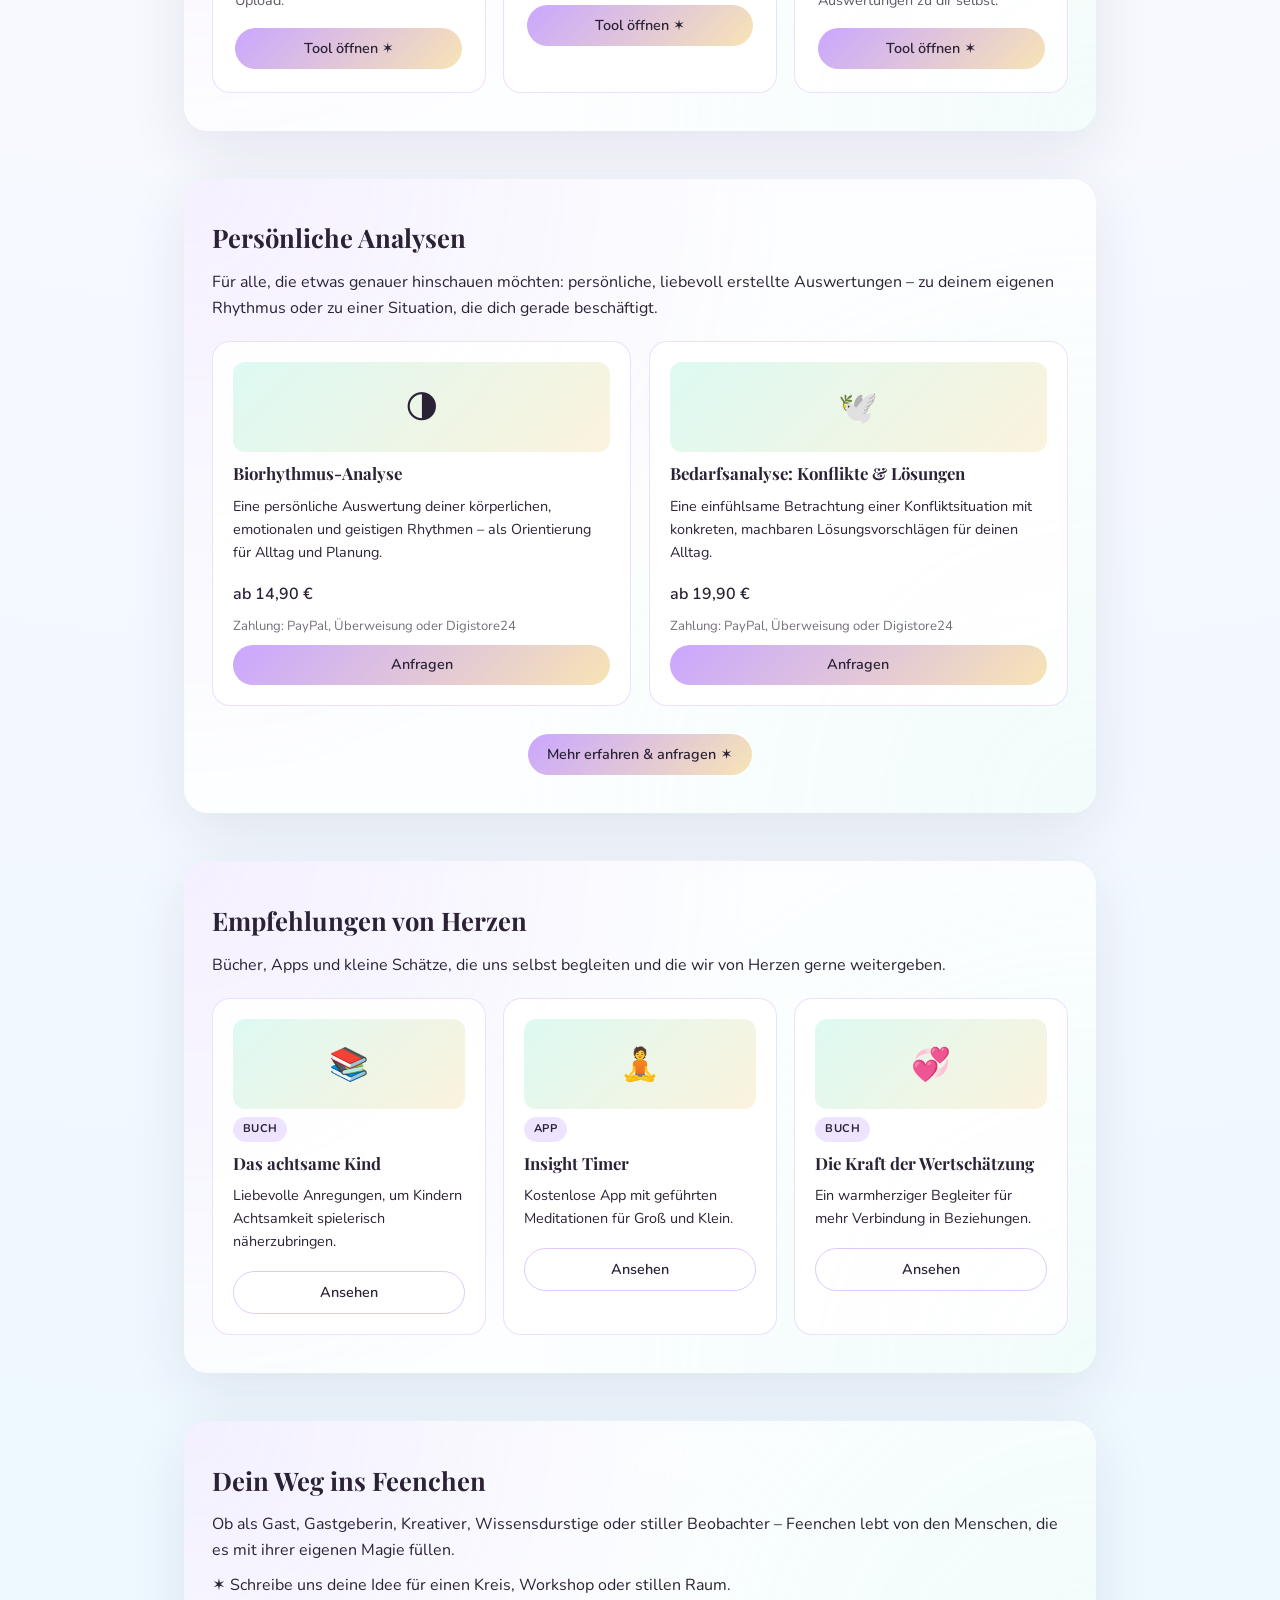
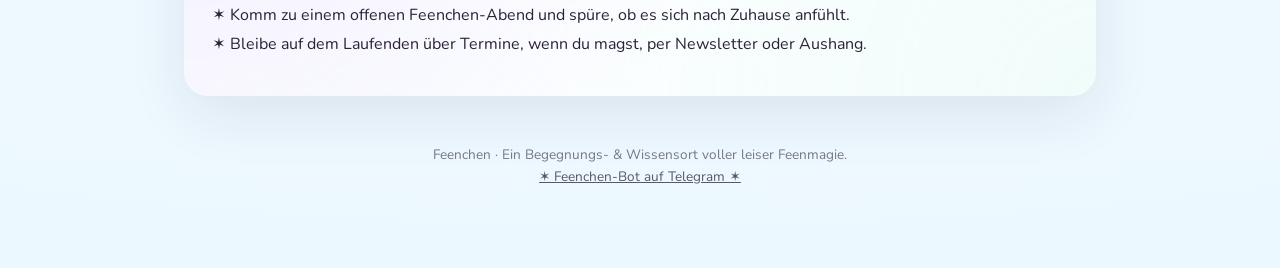
==== commit 003f09e3: "Nav-Button 'Tools' zu '#memyselfhelpi' umbenennen" ====
--- a/index.html
+++ b/index.html
@@ -414,7 +414,7 @@
         <a href="#wissen">Wissen</a>
         <a href="#begegnung">Begegnung</a>
         <a href="#zuhause">Zuhause</a>
-        <a href="#tools">Tools</a>
+        <a href="#tools">#memyselfhelpi</a>
         <a href="#analysen">Analysen</a>
         <a href="#empfehlungen">Empfehlungen von Herzen</a>
         <a href="#mitmachen">Mitmachen</a>
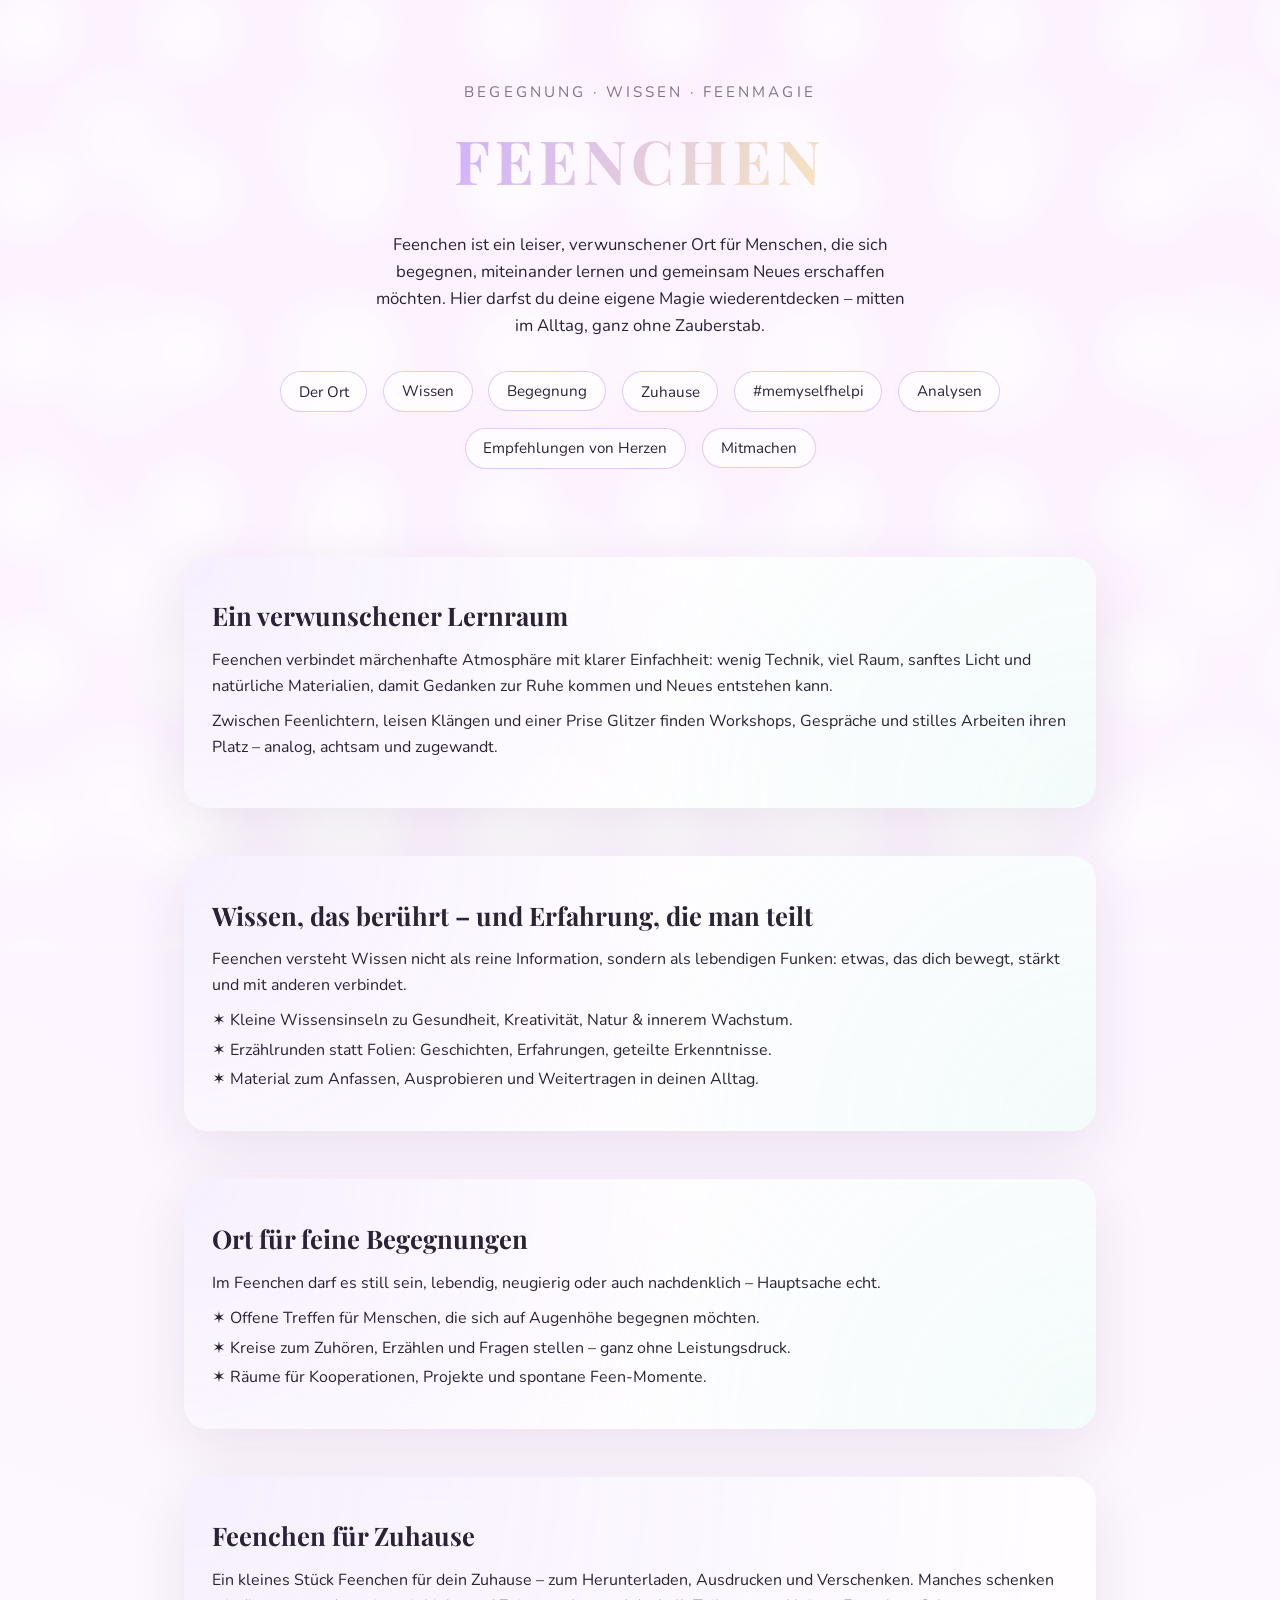
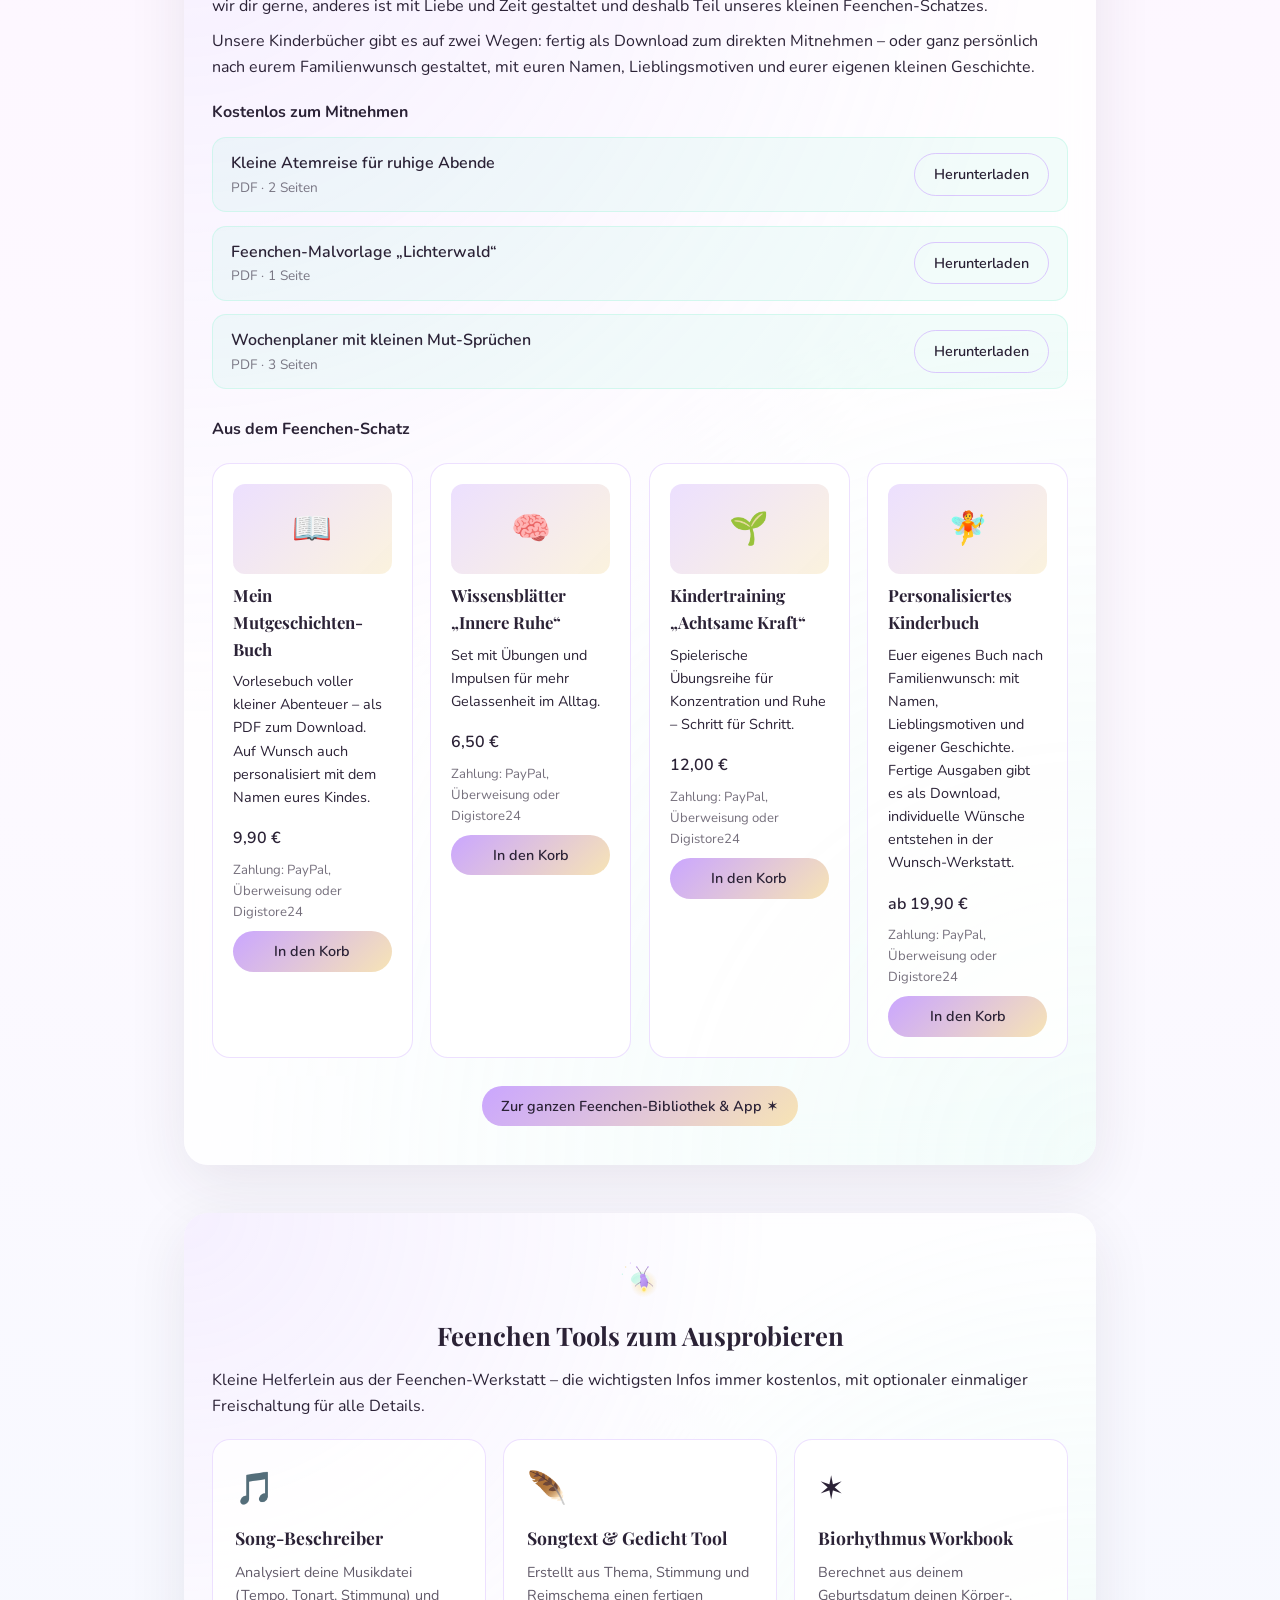
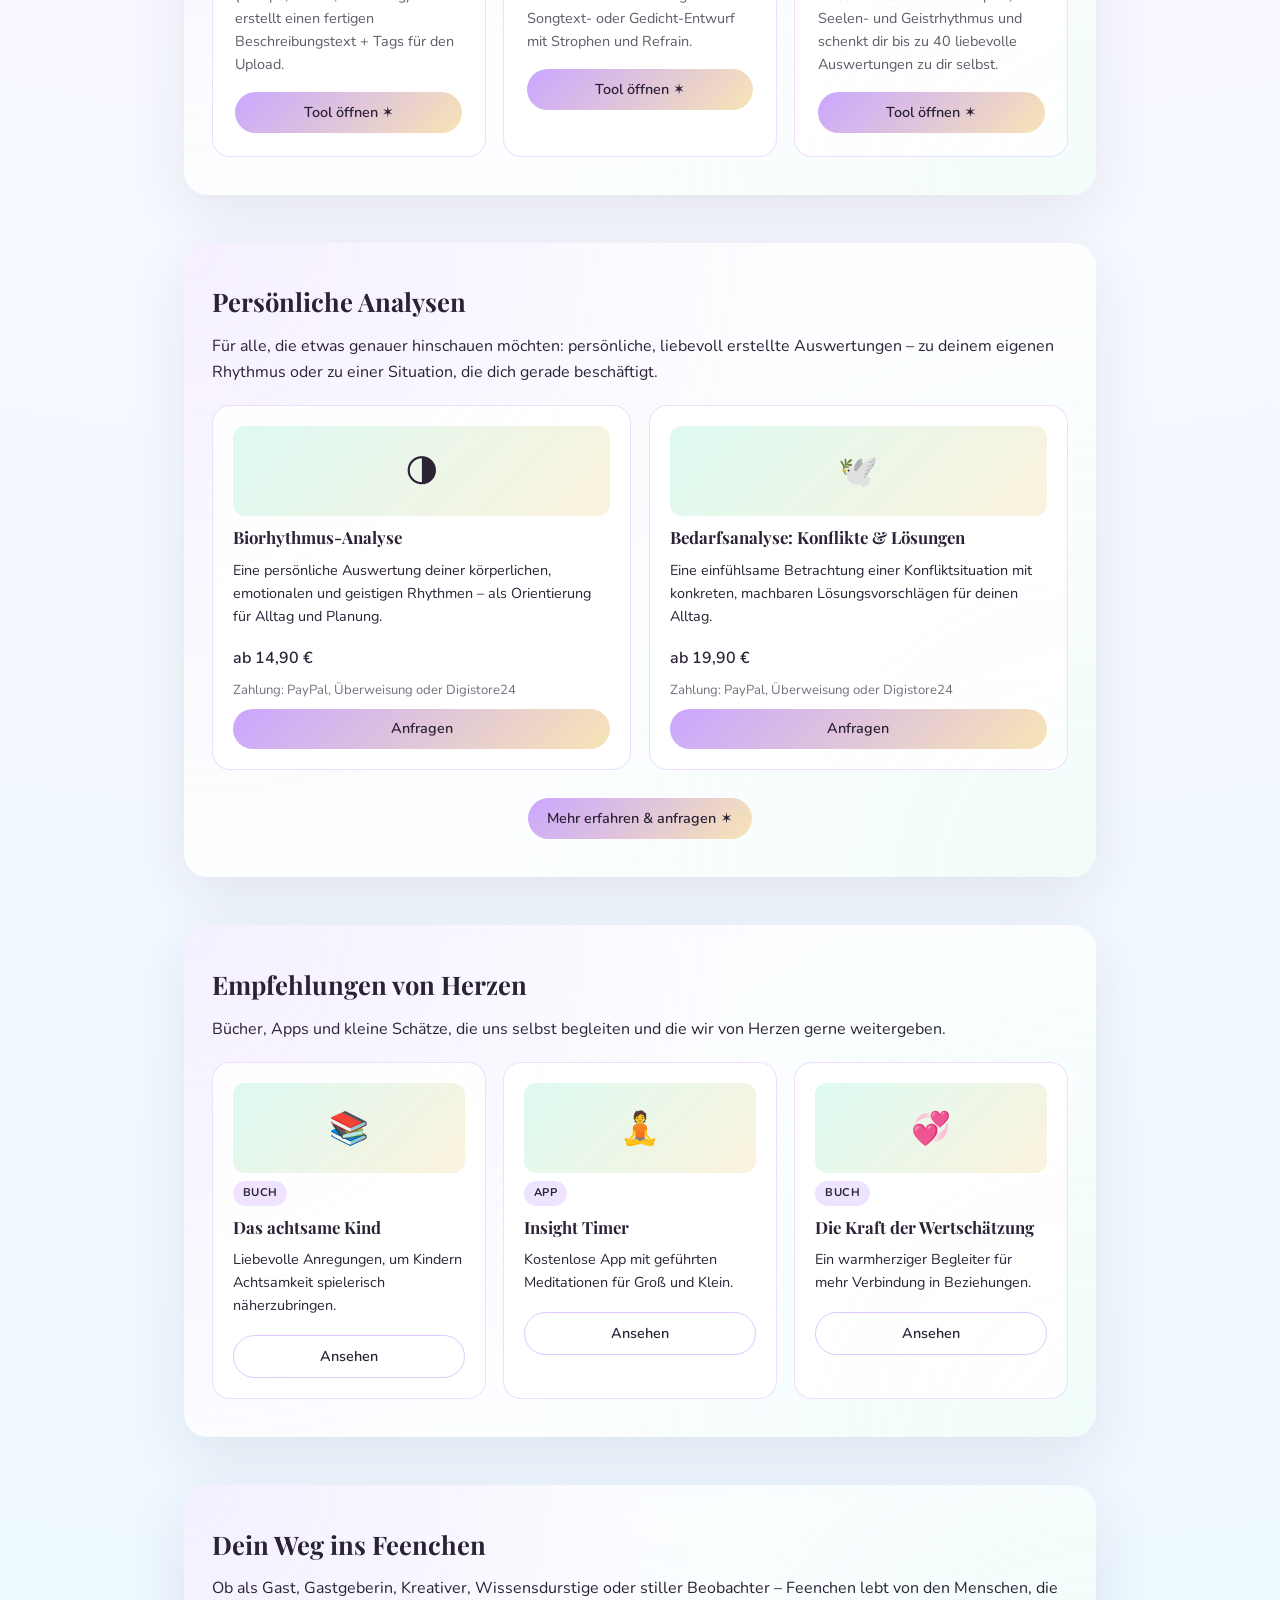
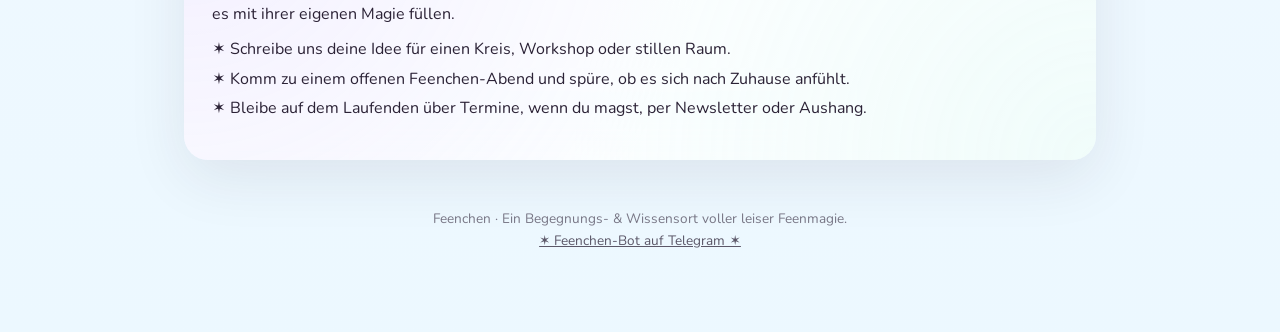
==== commit dd17ab1b: "Gluehwuermchen-Logo fuer die Mini-Apps-Sektion ergaenzen Handgezeichnetes SVG (Pastell-Lavendel/Mint" ====
--- a/index.html
+++ b/index.html
@@ -483,7 +483,40 @@
     </section>
 
     <section id="tools">
-      <h2>Feenchen Tools zum Ausprobieren</h2>
+      <svg width="56" height="56" viewBox="0 0 140 140" style="display:block;margin:0 auto 8px;" aria-hidden="true">
+        <defs>
+          <radialGradient id="fireflyGlow" cx="50%" cy="50%" r="50%">
+            <stop offset="0%" stop-color="#fff3c4" stop-opacity="0.95"/>
+            <stop offset="45%" stop-color="#f7e4b5" stop-opacity="0.55"/>
+            <stop offset="100%" stop-color="#f7e4b5" stop-opacity="0"/>
+          </radialGradient>
+          <linearGradient id="fireflyBody" x1="0%" y1="0%" x2="100%" y2="100%">
+            <stop offset="0%" stop-color="#caa6ff"/>
+            <stop offset="100%" stop-color="#a682e0"/>
+          </linearGradient>
+          <linearGradient id="fireflyWing" x1="0%" y1="0%" x2="100%" y2="100%">
+            <stop offset="0%" stop-color="#b5f5e3" stop-opacity="0.85"/>
+            <stop offset="100%" stop-color="#e8fbf3" stop-opacity="0.55"/>
+          </linearGradient>
+        </defs>
+        <circle cx="80" cy="82" r="34" fill="url(#fireflyGlow)"/>
+        <circle cx="34" cy="40" r="2" fill="#f7e4b5" opacity="0.9"/>
+        <circle cx="46" cy="30" r="1.4" fill="#caa6ff" opacity="0.8"/>
+        <circle cx="26" cy="58" r="1.6" fill="#b5f5e3" opacity="0.85"/>
+        <ellipse cx="66" cy="66" rx="20" ry="12" fill="url(#fireflyWing)" transform="rotate(-25 66 66)"/>
+        <ellipse cx="72" cy="72" rx="22" ry="13" fill="url(#fireflyWing)" transform="rotate(-10 72 72)"/>
+        <path d="M74 60 C 70 50, 66 46, 62 40" stroke="#7a5c93" stroke-width="1.6" fill="none" stroke-linecap="round"/>
+        <path d="M80 60 C 82 50, 86 46, 90 40" stroke="#7a5c93" stroke-width="1.6" fill="none" stroke-linecap="round"/>
+        <circle cx="62" cy="40" r="1.8" fill="#caa6ff"/>
+        <circle cx="90" cy="40" r="1.8" fill="#caa6ff"/>
+        <circle cx="77" cy="64" r="7" fill="url(#fireflyBody)"/>
+        <ellipse cx="80" cy="80" rx="10" ry="16" fill="url(#fireflyBody)"/>
+        <ellipse cx="80" cy="96" rx="7" ry="8" fill="#fff3c4"/>
+        <ellipse cx="80" cy="96" rx="4.2" ry="5" fill="#ffe066"/>
+        <path d="M72 78 C 66 80, 62 84, 58 88" stroke="#7a5c93" stroke-width="1.3" fill="none" stroke-linecap="round"/>
+        <path d="M88 78 C 94 80, 98 84, 102 88" stroke="#7a5c93" stroke-width="1.3" fill="none" stroke-linecap="round"/>
+      </svg>
+      <h2 style="text-align:center;">Feenchen Tools zum Ausprobieren</h2>
       <p>
         Kleine Helferlein aus der Feenchen‑Werkstatt – die wichtigsten Infos immer kostenlos,
         mit optionaler einmaliger Freischaltung für alle Details.
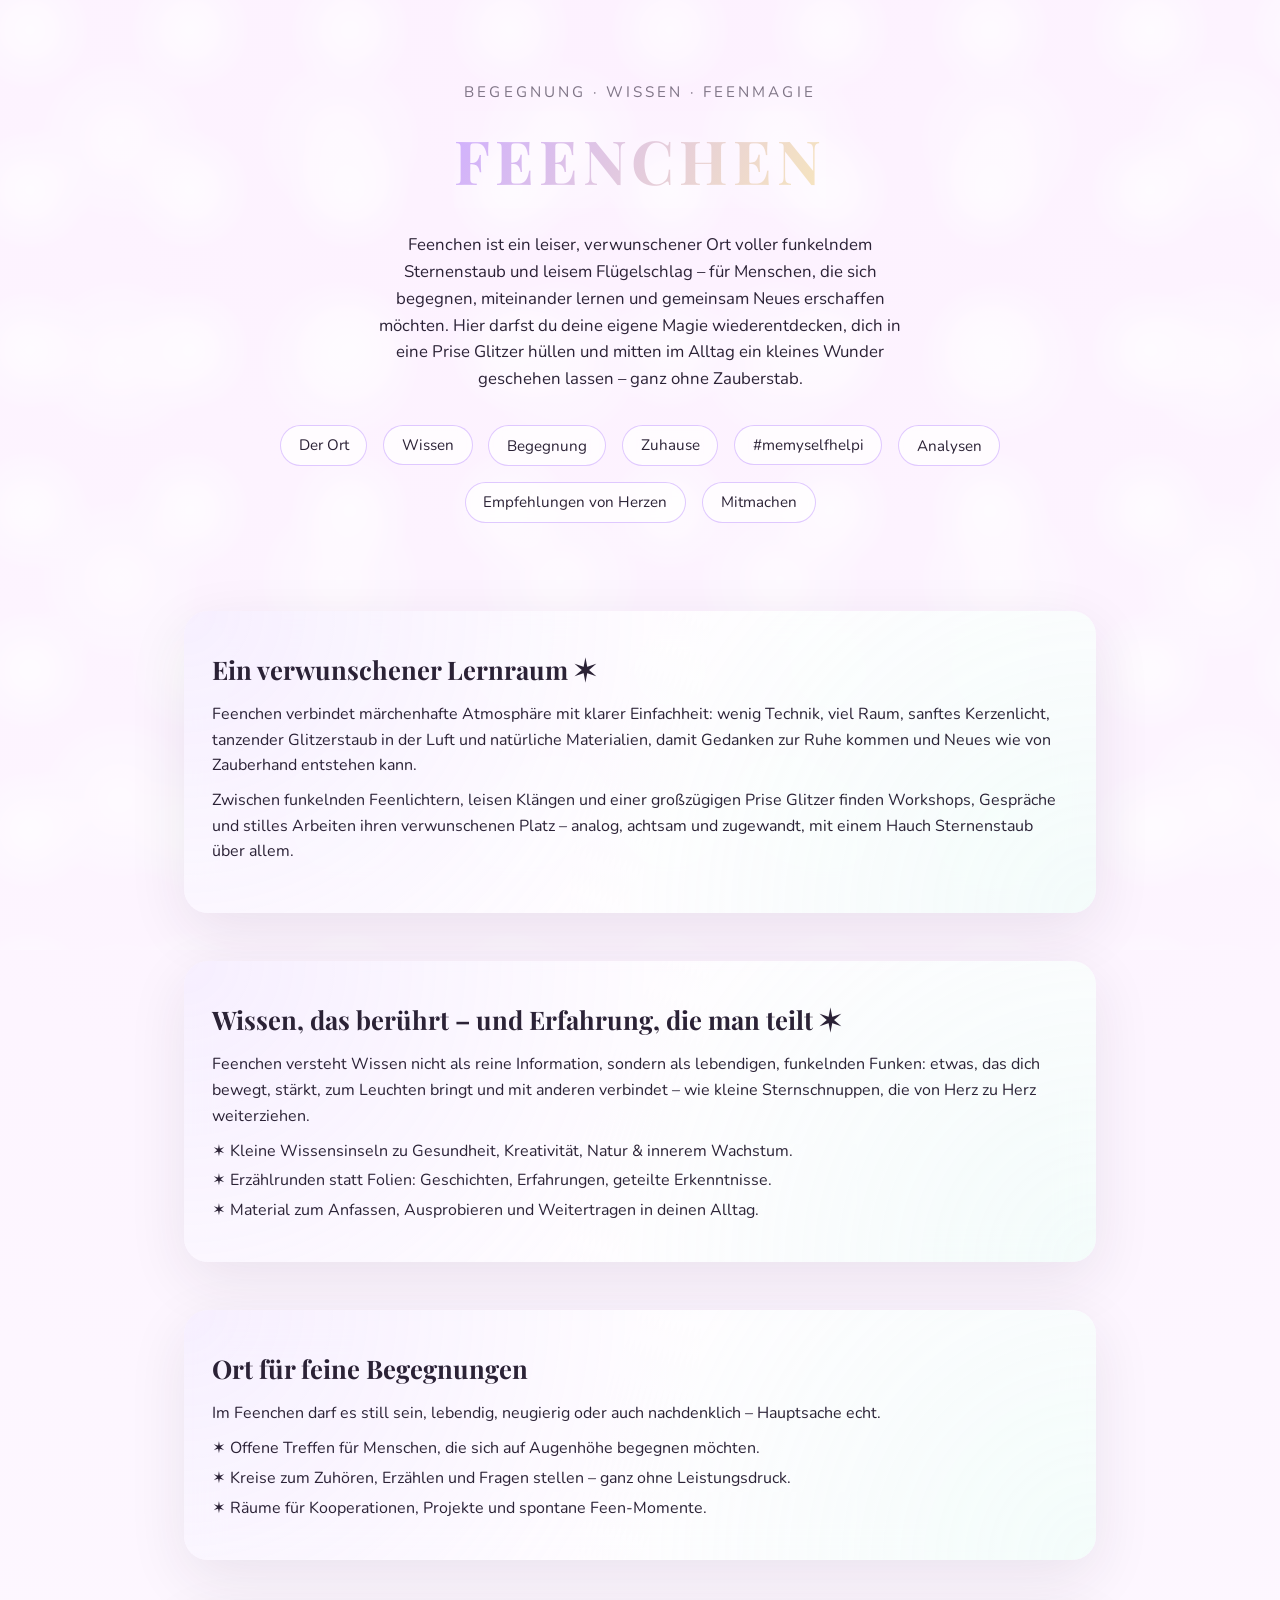
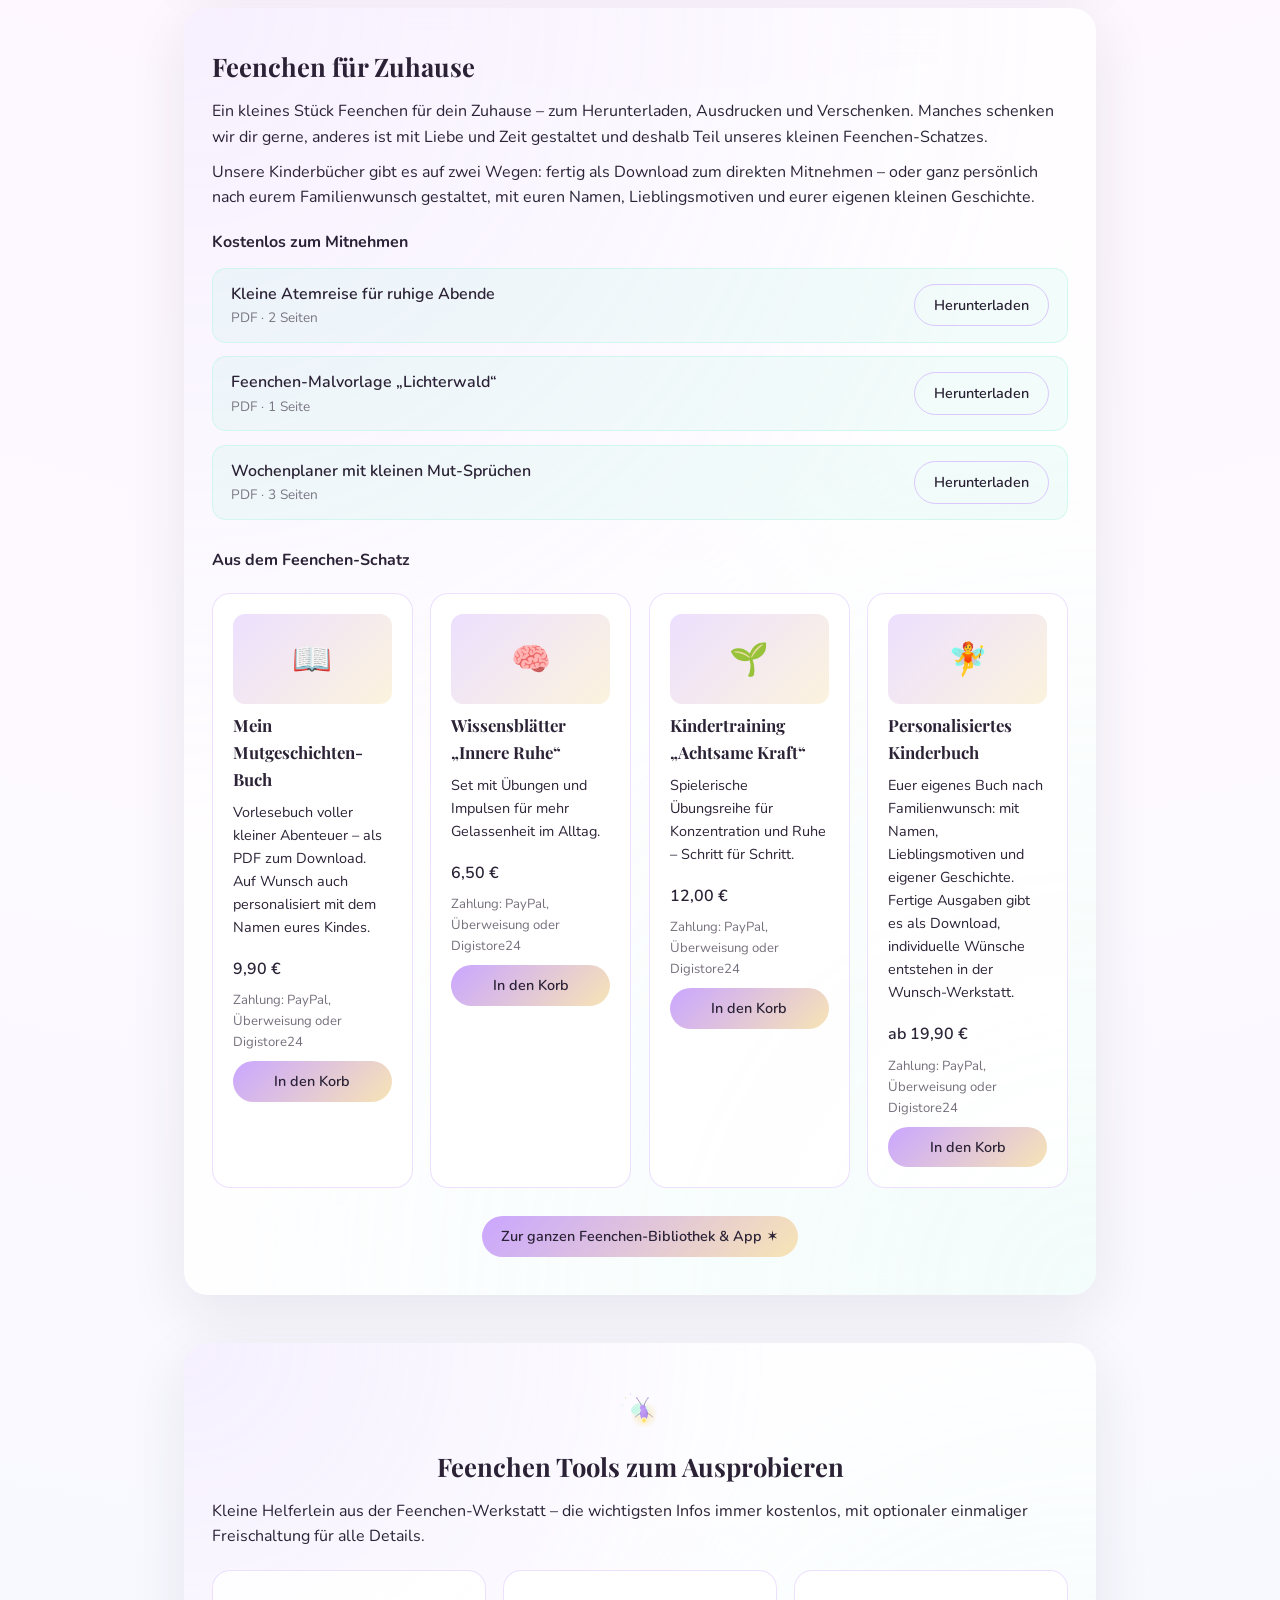
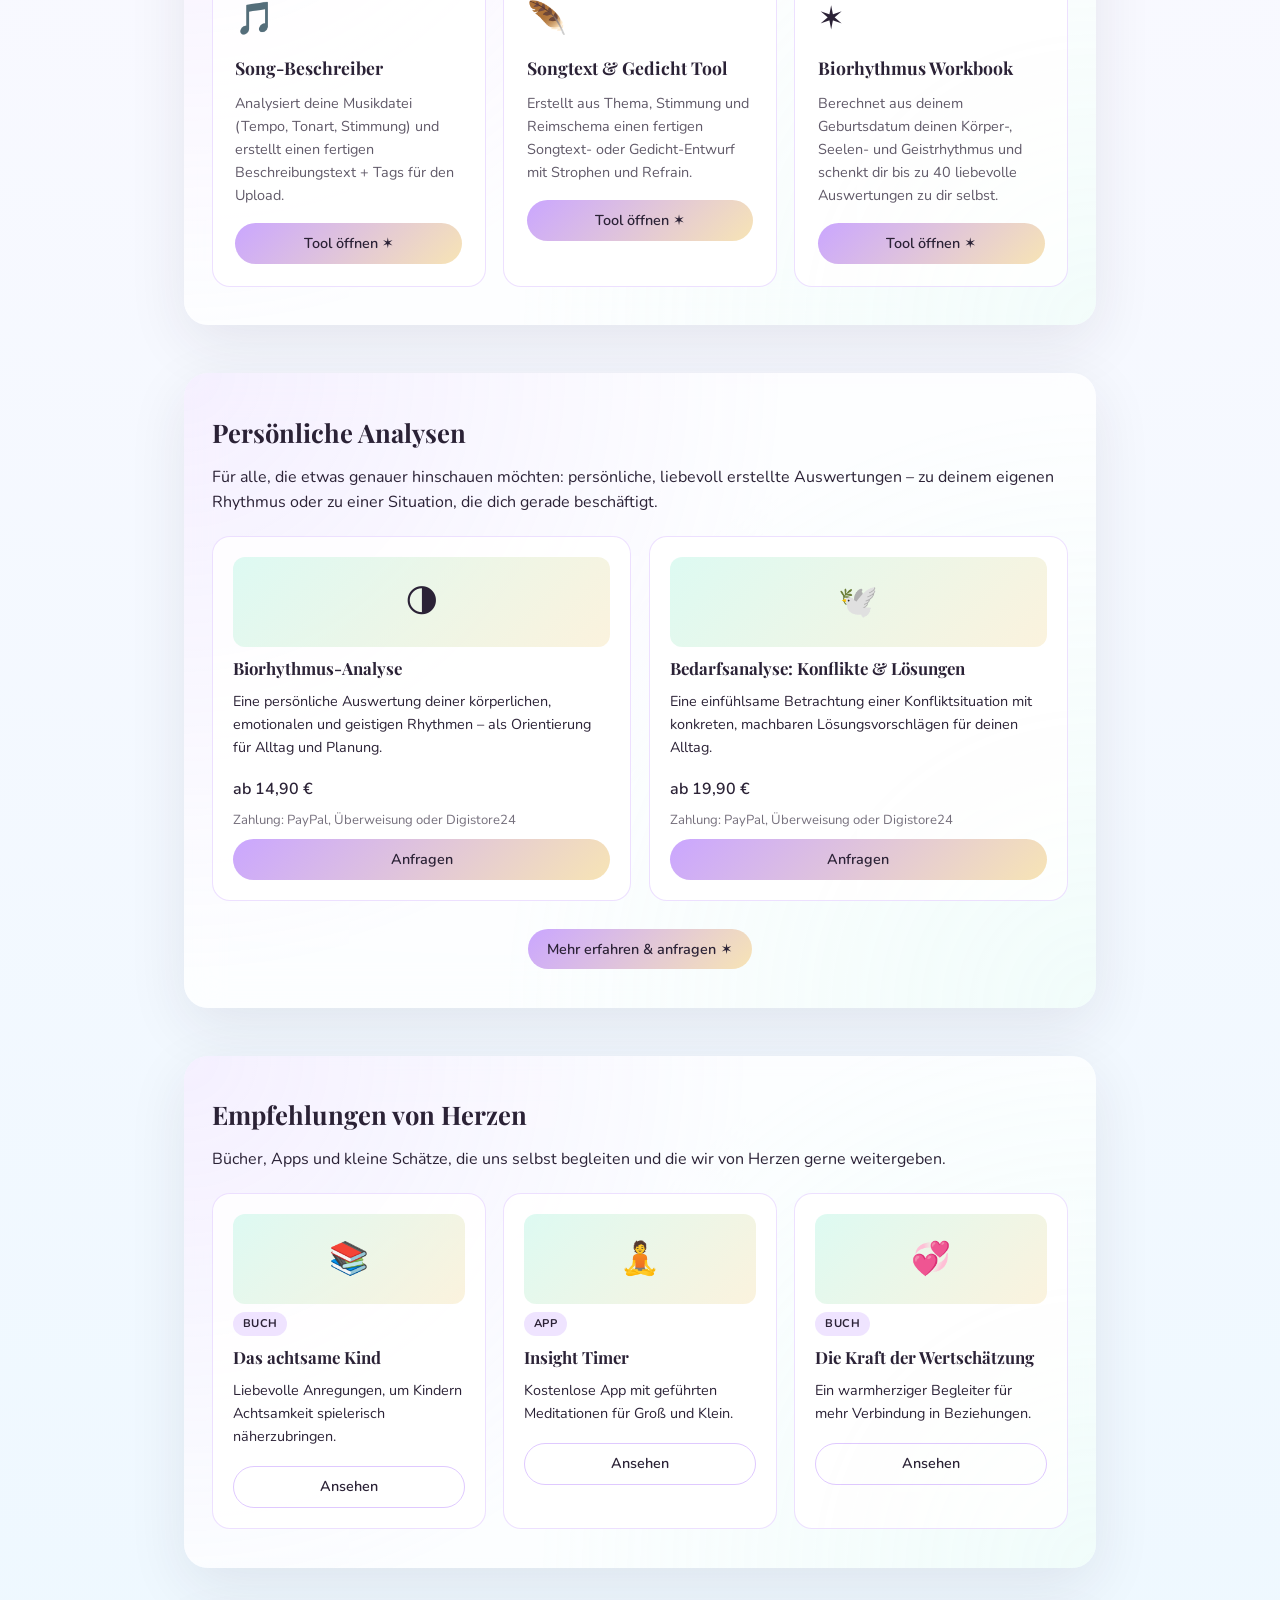
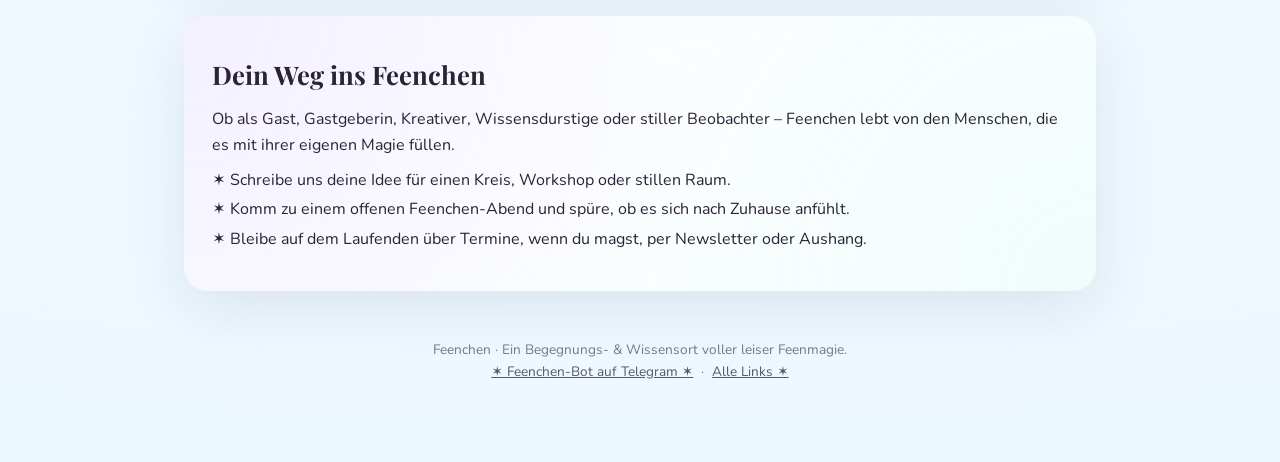
==== commit b0d3f0d5: "Neue Seite links.html: Verzeichnis aller Feenchen-Links Uebersicht mit Beschreibung fuer Hauptseiten" ====
--- a/index.html
+++ b/index.html
@@ -405,9 +405,10 @@
       <div class="tagline">Begegnung · Wissen · Feenmagie</div>
       <h1><span>Feenchen</span></h1>
       <p>
-        Feenchen ist ein leiser, verwunschener Ort für Menschen, die sich begegnen, miteinander lernen
-        und gemeinsam Neues erschaffen möchten. Hier darfst du deine eigene Magie wiederentdecken –
-        mitten im Alltag, ganz ohne Zauberstab.
+        Feenchen ist ein leiser, verwunschener Ort voller funkelndem Sternenstaub und leisem
+        Flügelschlag – für Menschen, die sich begegnen, miteinander lernen und gemeinsam Neues
+        erschaffen möchten. Hier darfst du deine eigene Magie wiederentdecken, dich in eine Prise
+        Glitzer hüllen und mitten im Alltag ein kleines Wunder geschehen lassen – ganz ohne Zauberstab.
       </p>
       <nav>
         <a href="#ort">Der Ort</a>
@@ -422,22 +423,25 @@
     </header>
 
     <section id="ort">
-      <h2>Ein verwunschener Lernraum</h2>
-      <p>
-        Feenchen verbindet märchenhafte Atmosphäre mit klarer Einfachheit: wenig Technik, viel Raum, sanftes Licht
-        und natürliche Materialien, damit Gedanken zur Ruhe kommen und Neues entstehen kann.
-      </p>
-      <p>
-        Zwischen Feenlichtern, leisen Klängen und einer Prise Glitzer finden Workshops, Gespräche und stilles
-        Arbeiten ihren Platz – analog, achtsam und zugewandt.
+      <h2>Ein verwunschener Lernraum ✶</h2>
+      <p>
+        Feenchen verbindet märchenhafte Atmosphäre mit klarer Einfachheit: wenig Technik, viel Raum,
+        sanftes Kerzenlicht, tanzender Glitzerstaub in der Luft und natürliche Materialien, damit
+        Gedanken zur Ruhe kommen und Neues wie von Zauberhand entstehen kann.
+      </p>
+      <p>
+        Zwischen funkelnden Feenlichtern, leisen Klängen und einer großzügigen Prise Glitzer finden
+        Workshops, Gespräche und stilles Arbeiten ihren verwunschenen Platz – analog, achtsam und
+        zugewandt, mit einem Hauch Sternenstaub über allem.
       </p>
     </section>
 
     <section id="wissen">
-      <h2>Wissen, das berührt – und Erfahrung, die man teilt</h2>
-      <p>
-        Feenchen versteht Wissen nicht als reine Information, sondern als lebendigen Funken: etwas, das dich bewegt,
-        stärkt und mit anderen verbindet.
+      <h2>Wissen, das berührt – und Erfahrung, die man teilt ✶</h2>
+      <p>
+        Feenchen versteht Wissen nicht als reine Information, sondern als lebendigen, funkelnden Funken:
+        etwas, das dich bewegt, stärkt, zum Leuchten bringt und mit anderen verbindet – wie kleine
+        Sternschnuppen, die von Herz zu Herz weiterziehen.
       </p>
       <ul>
         <li>Kleine Wissensinseln zu Gesundheit, Kreativität, Natur & innerem Wachstum.</li>
@@ -579,6 +583,8 @@
     <footer>
       Feenchen · Ein Begegnungs- & Wissensort voller leiser Feenmagie.<br />
       <a href="https://t.me/RinaRitasFeenchenWelttetris_bot" target="_blank" rel="noopener" style="color: var(--text); opacity: 0.75;">✶ Feenchen-Bot auf Telegram ✶</a>
+      &nbsp;·&nbsp;
+      <a href="links.html" style="color: var(--text); opacity: 0.75;">Alle Links ✶</a>
     </footer>
   </div>
 </body>
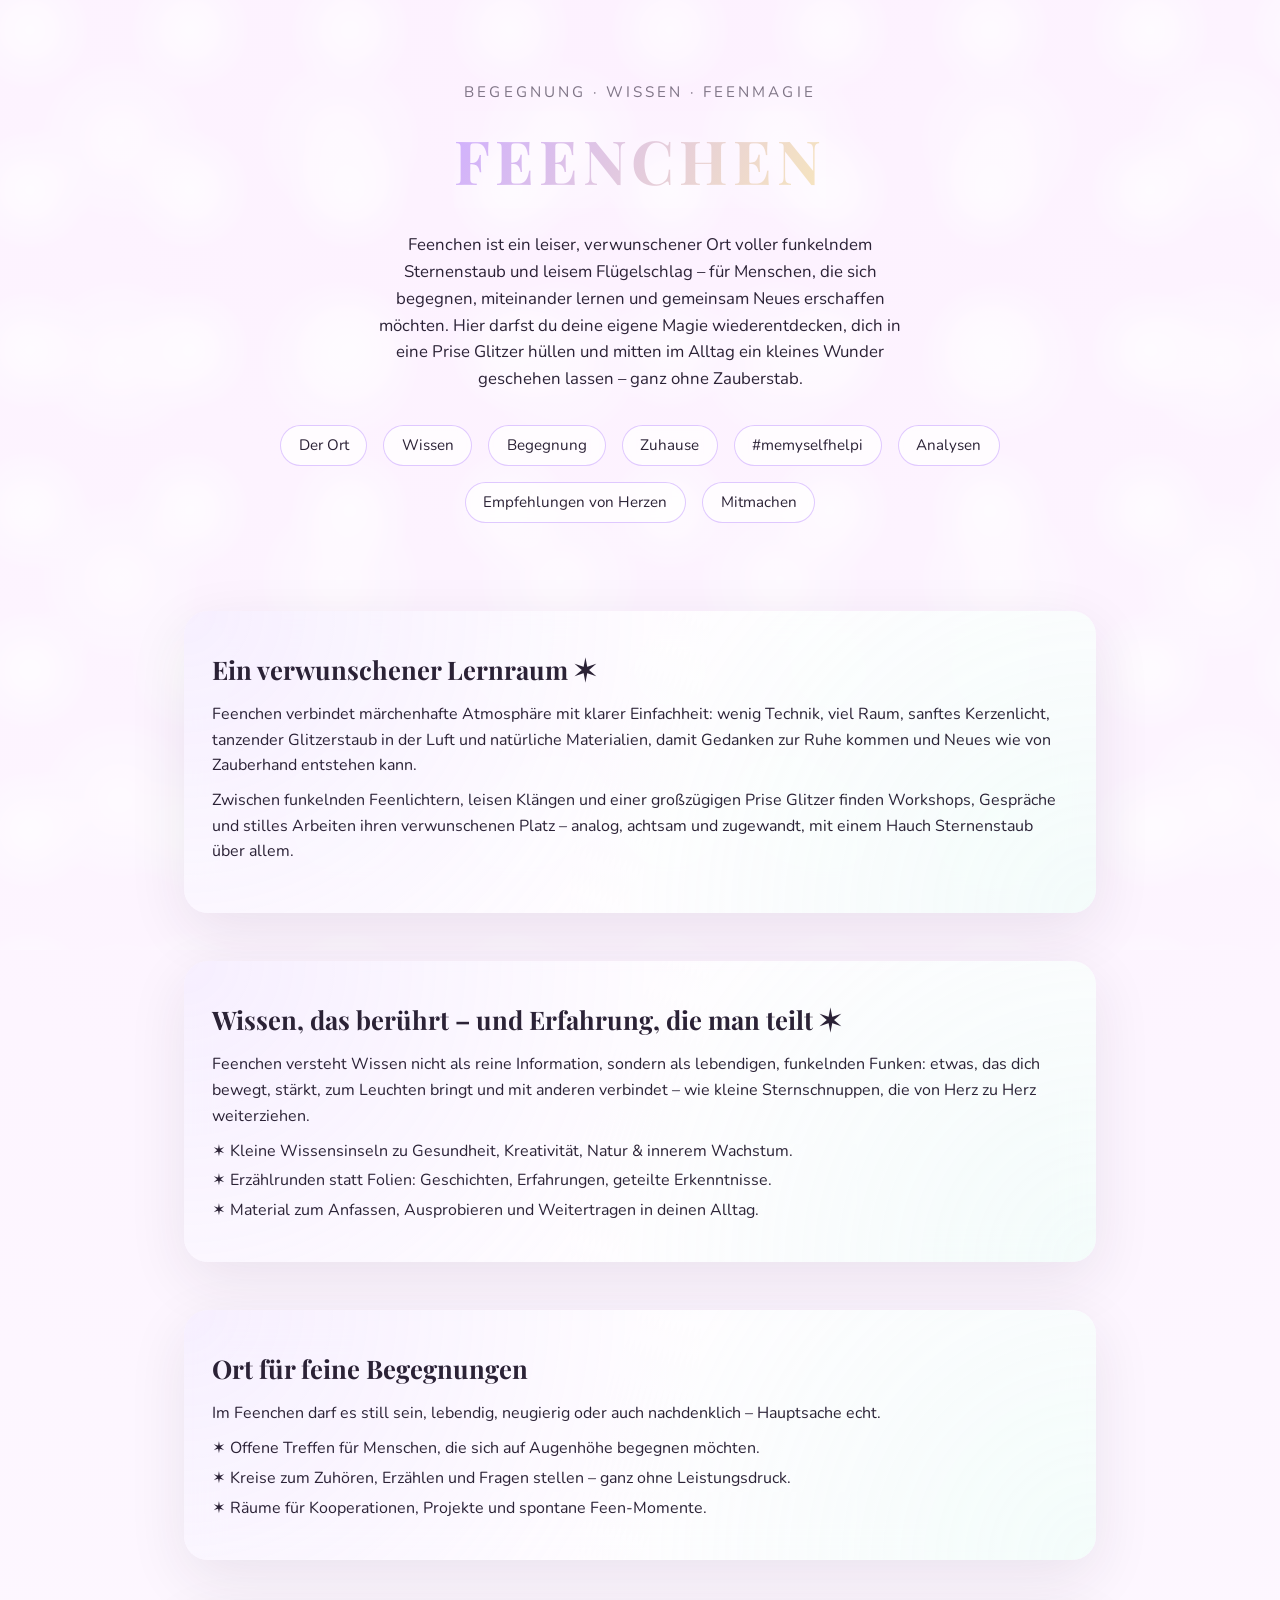
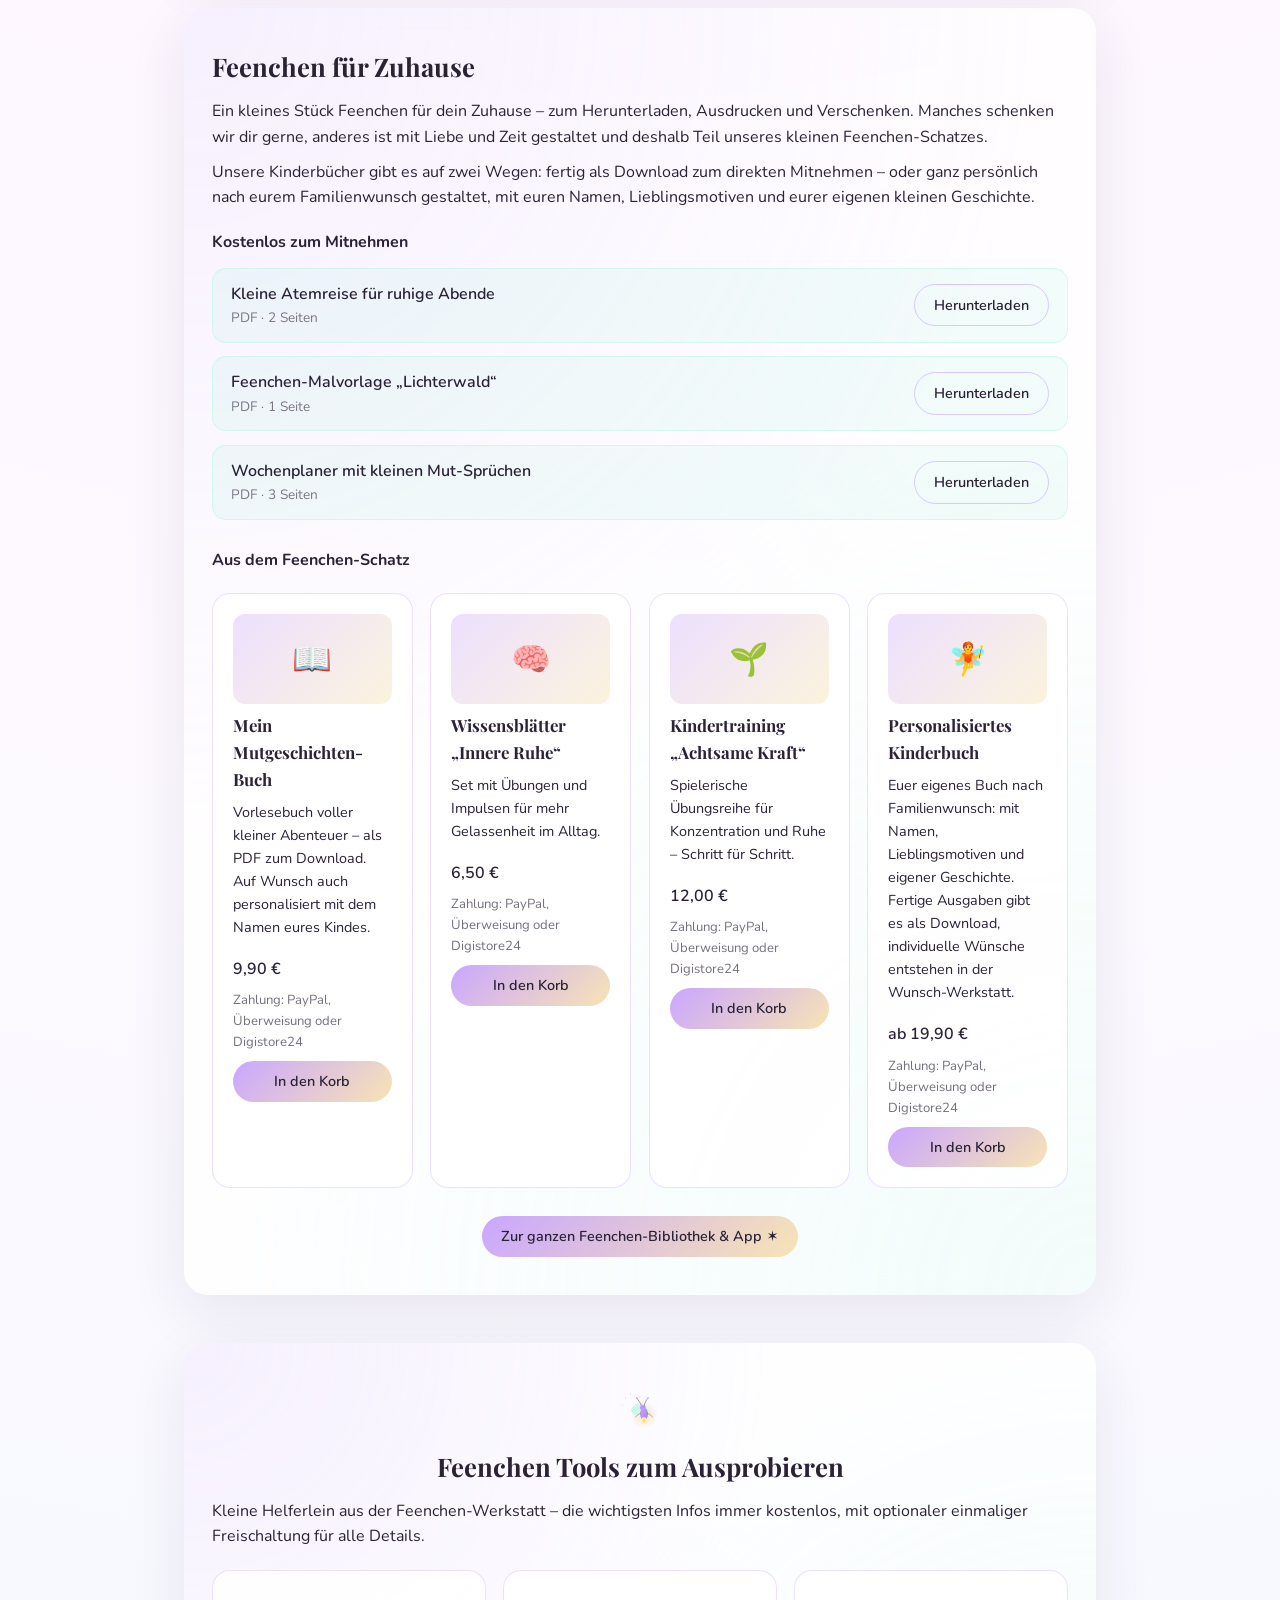
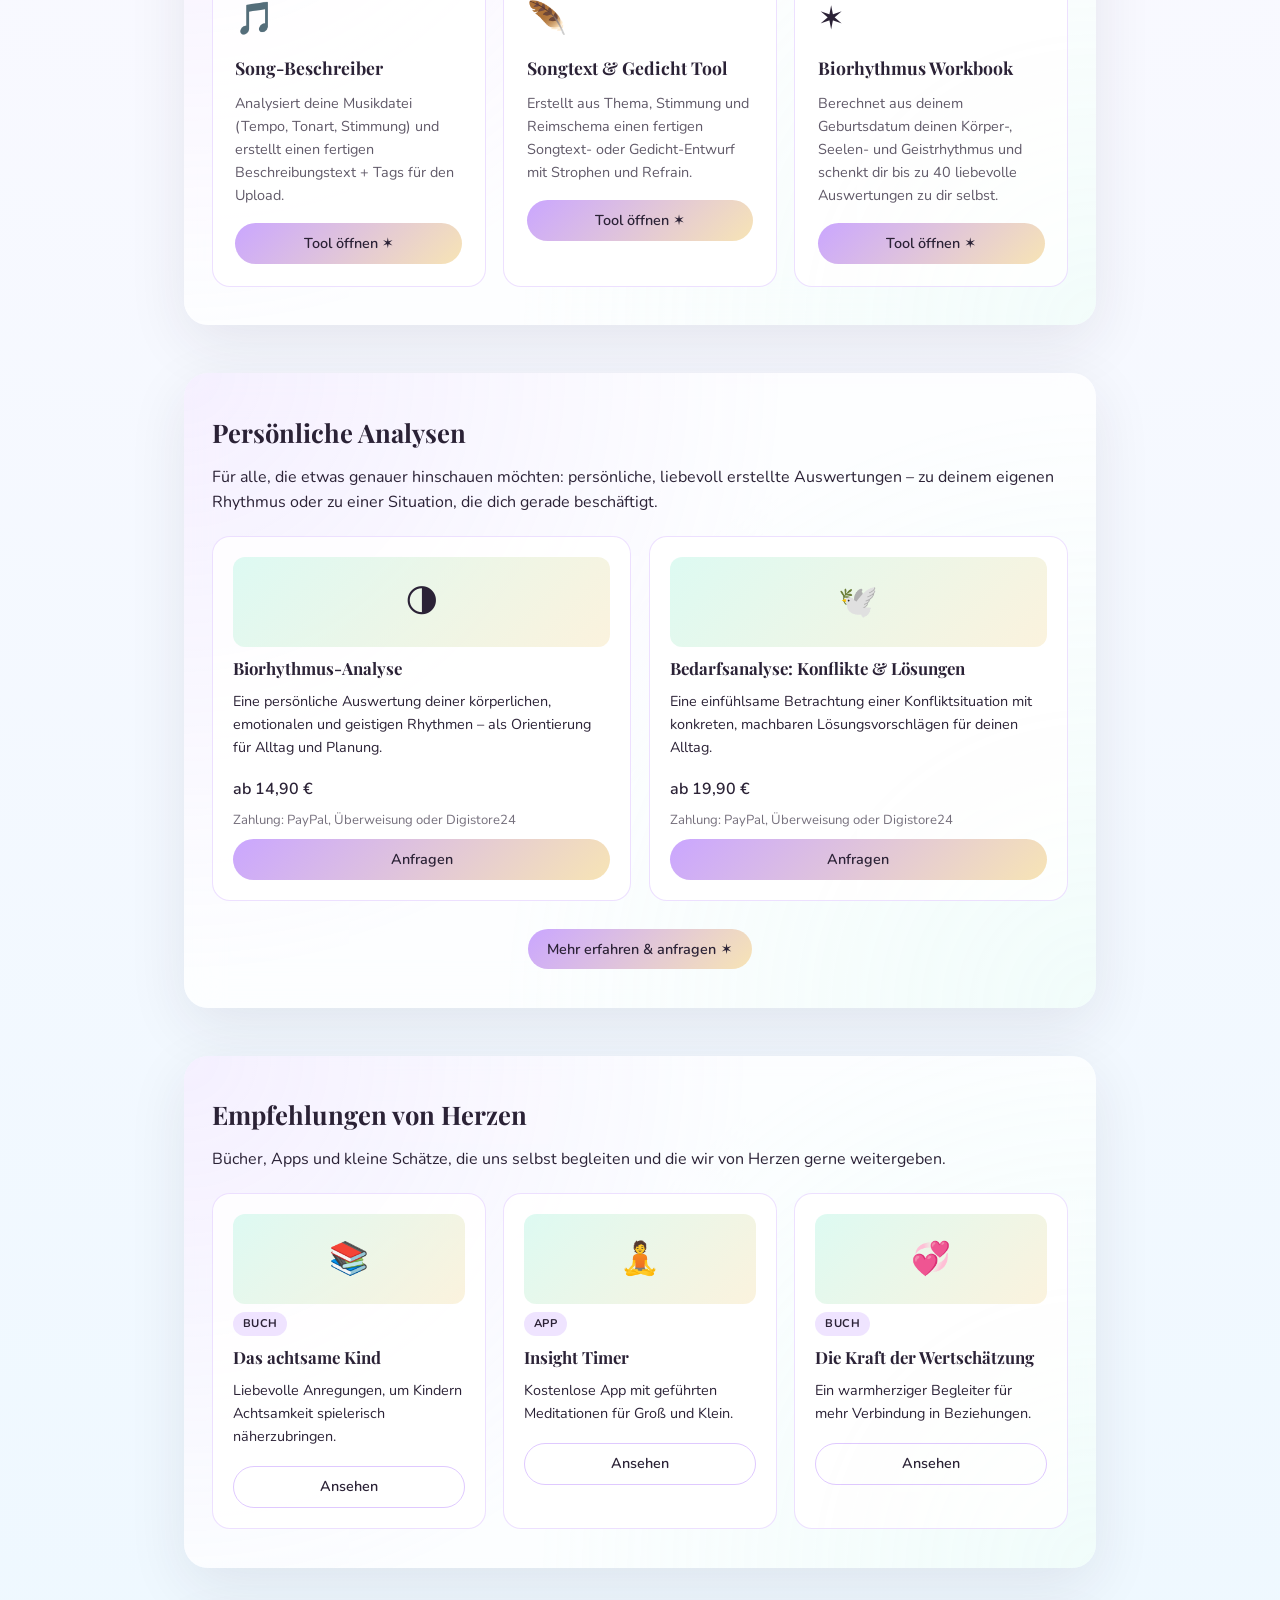
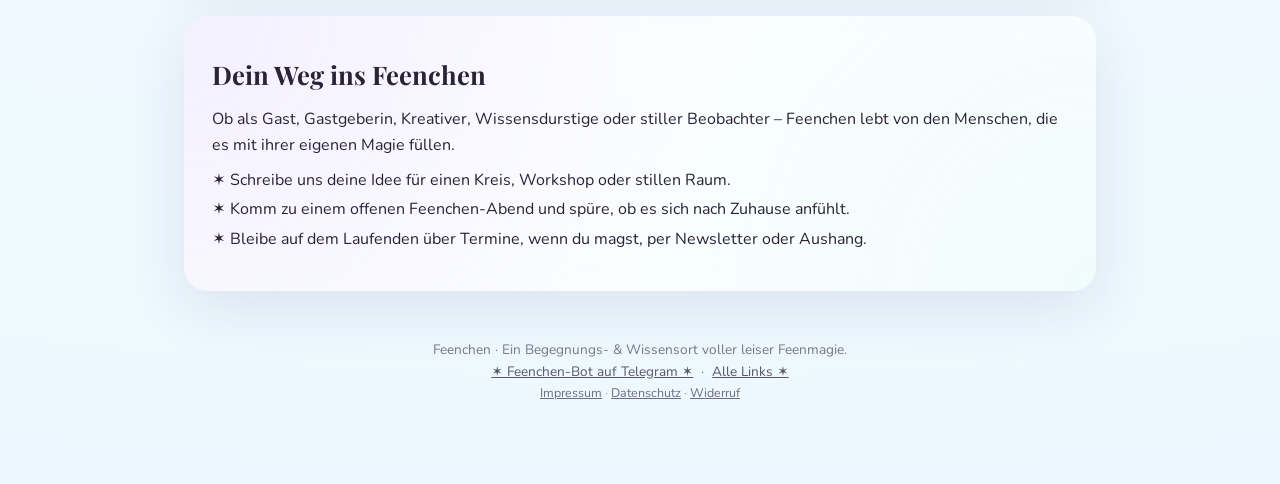
==== commit 82f21b53: "Impressum, Datenschutzerklaerung und Widerrufsbelehrung ergaenzen Pflichtangaben nach TMG (Name, Adr" ====
--- a/index.html
+++ b/index.html
@@ -584,7 +584,12 @@
       Feenchen · Ein Begegnungs- & Wissensort voller leiser Feenmagie.<br />
       <a href="https://t.me/RinaRitasFeenchenWelttetris_bot" target="_blank" rel="noopener" style="color: var(--text); opacity: 0.75;">✶ Feenchen-Bot auf Telegram ✶</a>
       &nbsp;·&nbsp;
-      <a href="links.html" style="color: var(--text); opacity: 0.75;">Alle Links ✶</a>
+      <a href="links.html" style="color: var(--text); opacity: 0.75;">Alle Links ✶</a><br />
+      <span style="font-size: 0.78rem; opacity: 0.65;">
+        <a href="impressum.html" style="color: var(--text);">Impressum</a> ·
+        <a href="datenschutz.html" style="color: var(--text);">Datenschutz</a> ·
+        <a href="widerruf.html" style="color: var(--text);">Widerruf</a>
+      </span>
     </footer>
   </div>
 </body>
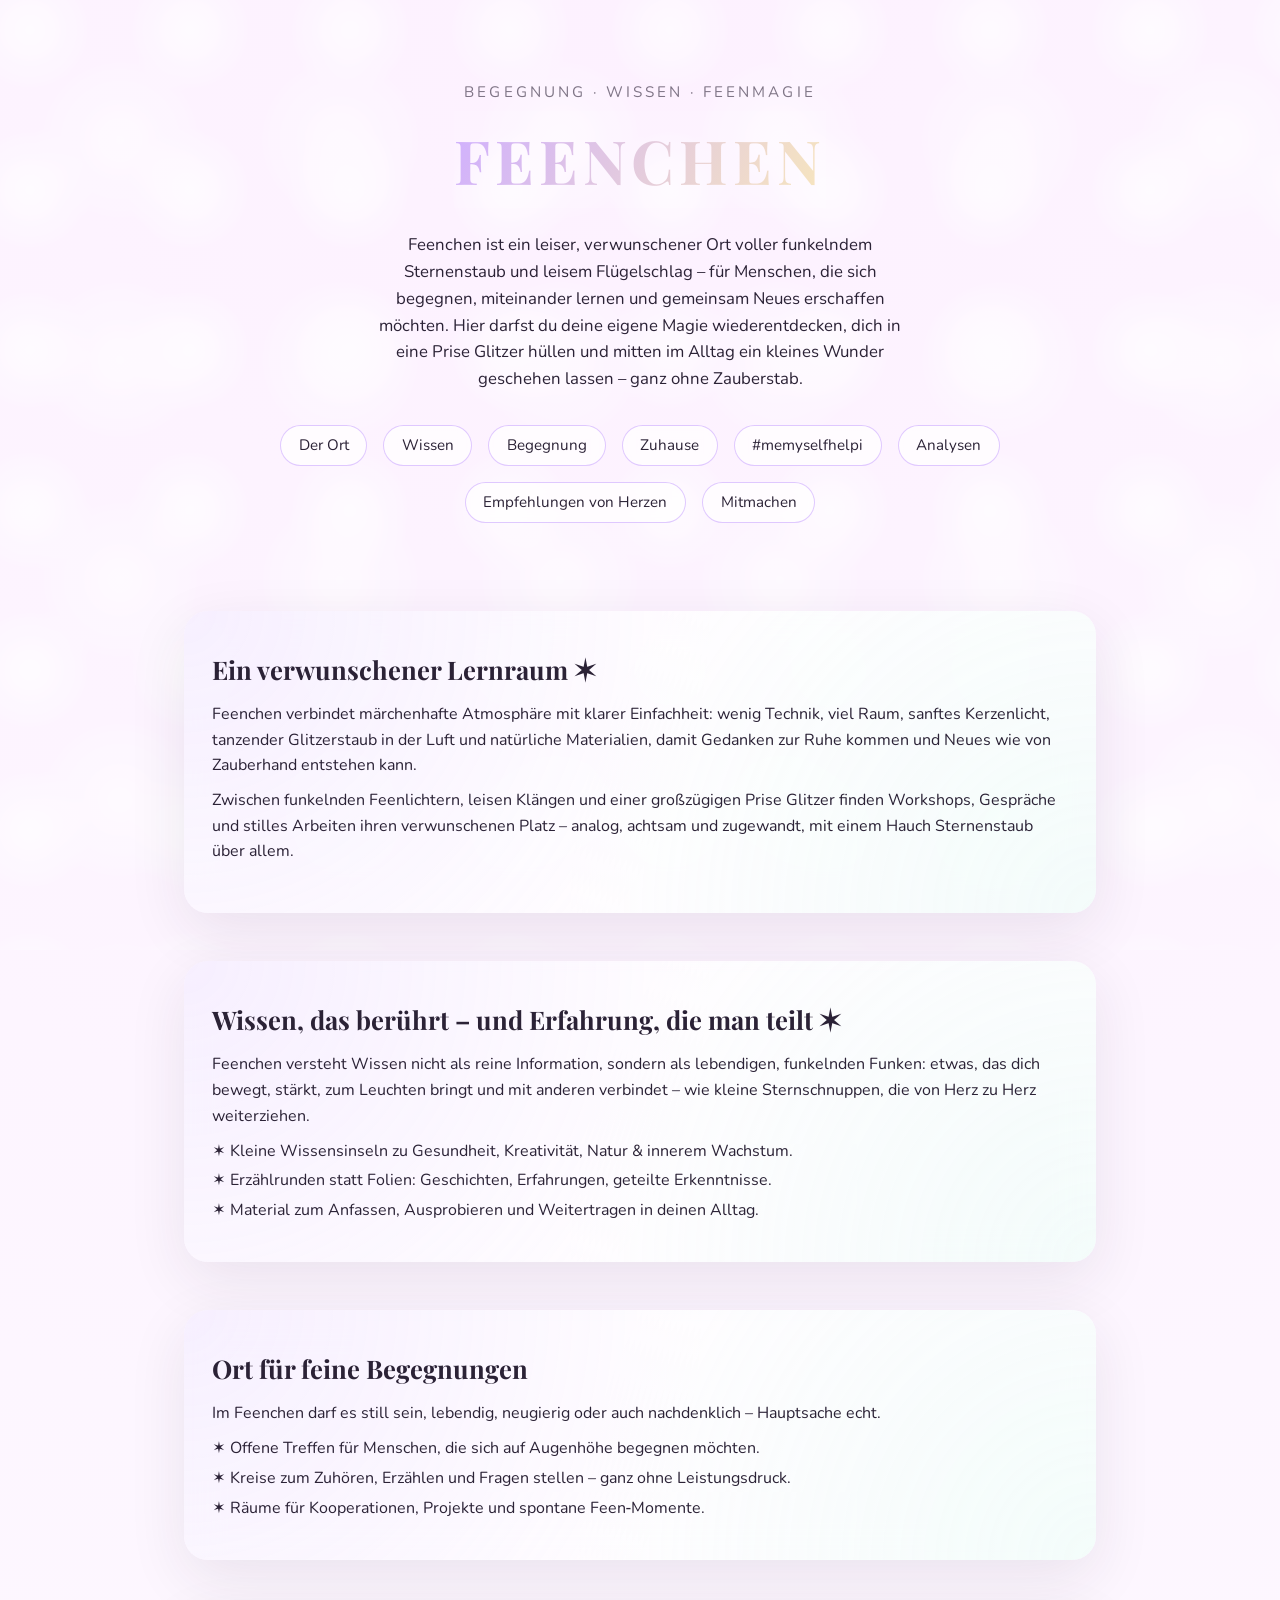
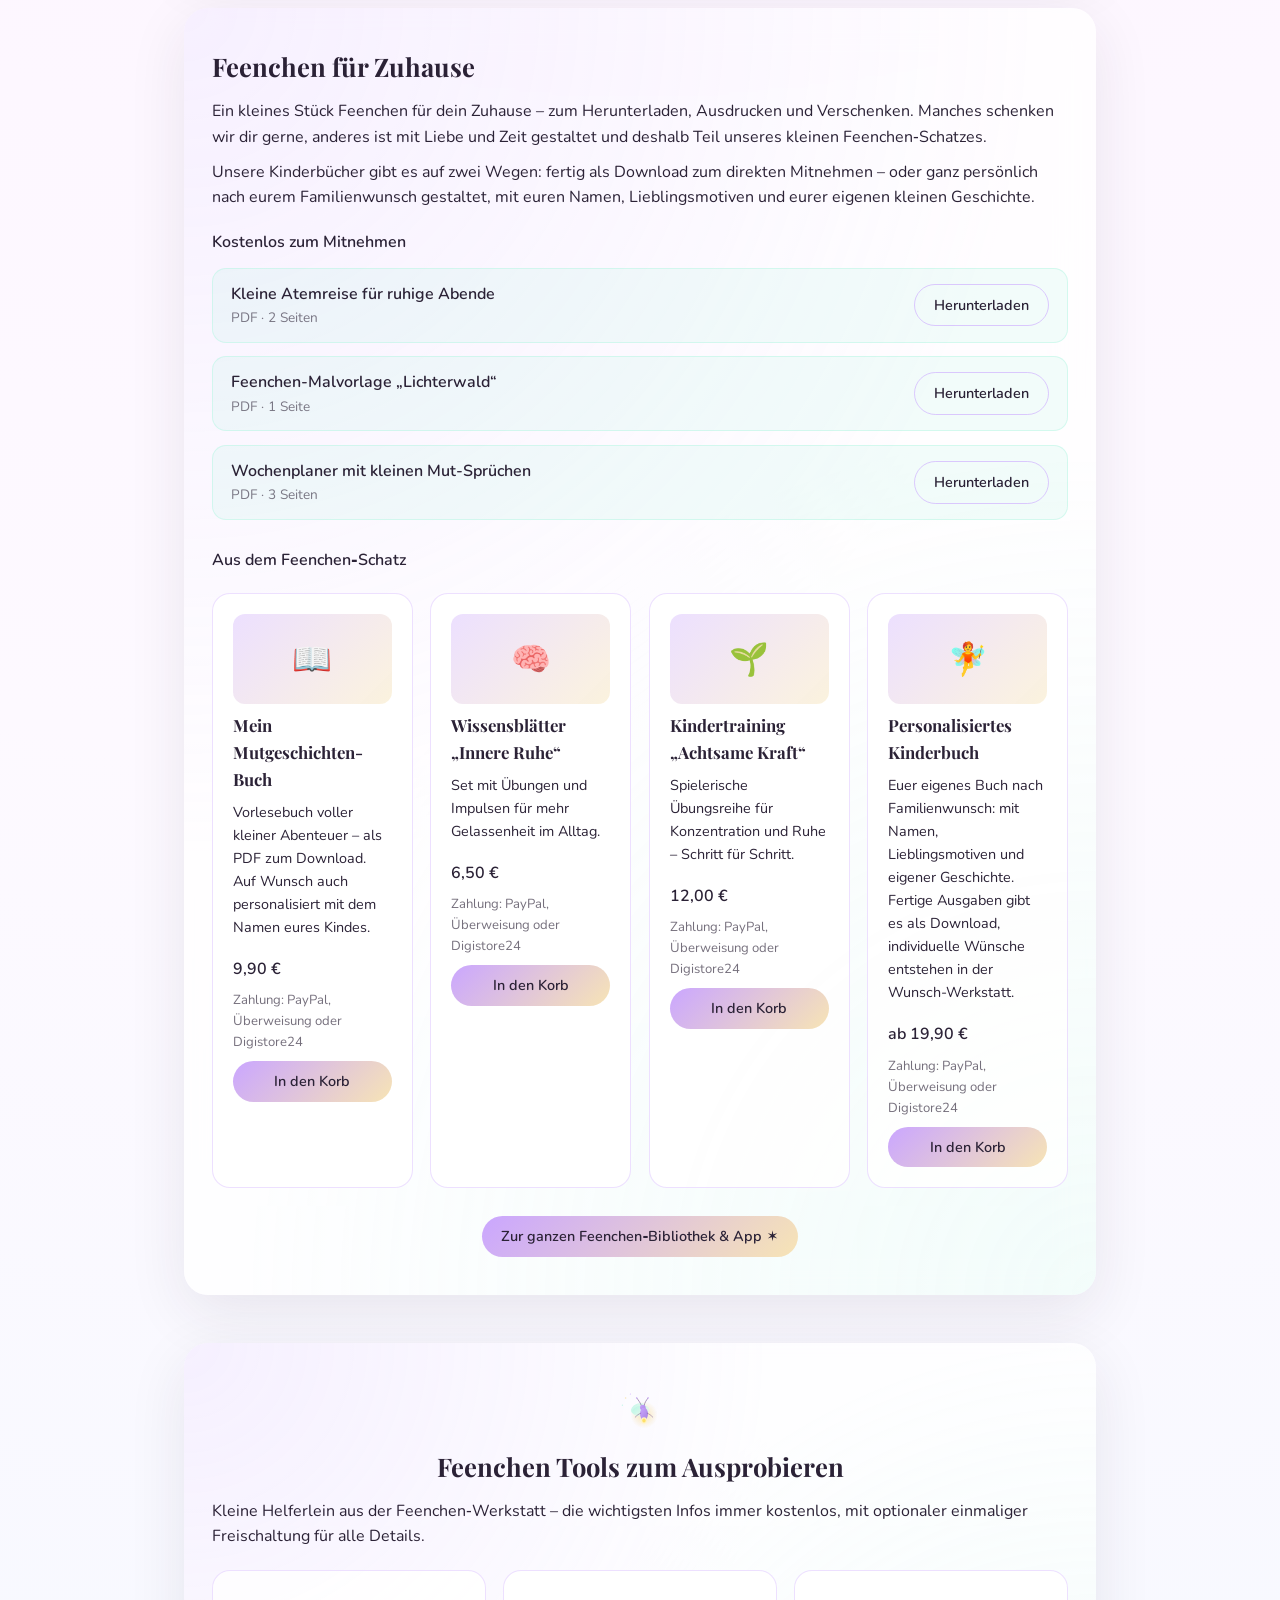
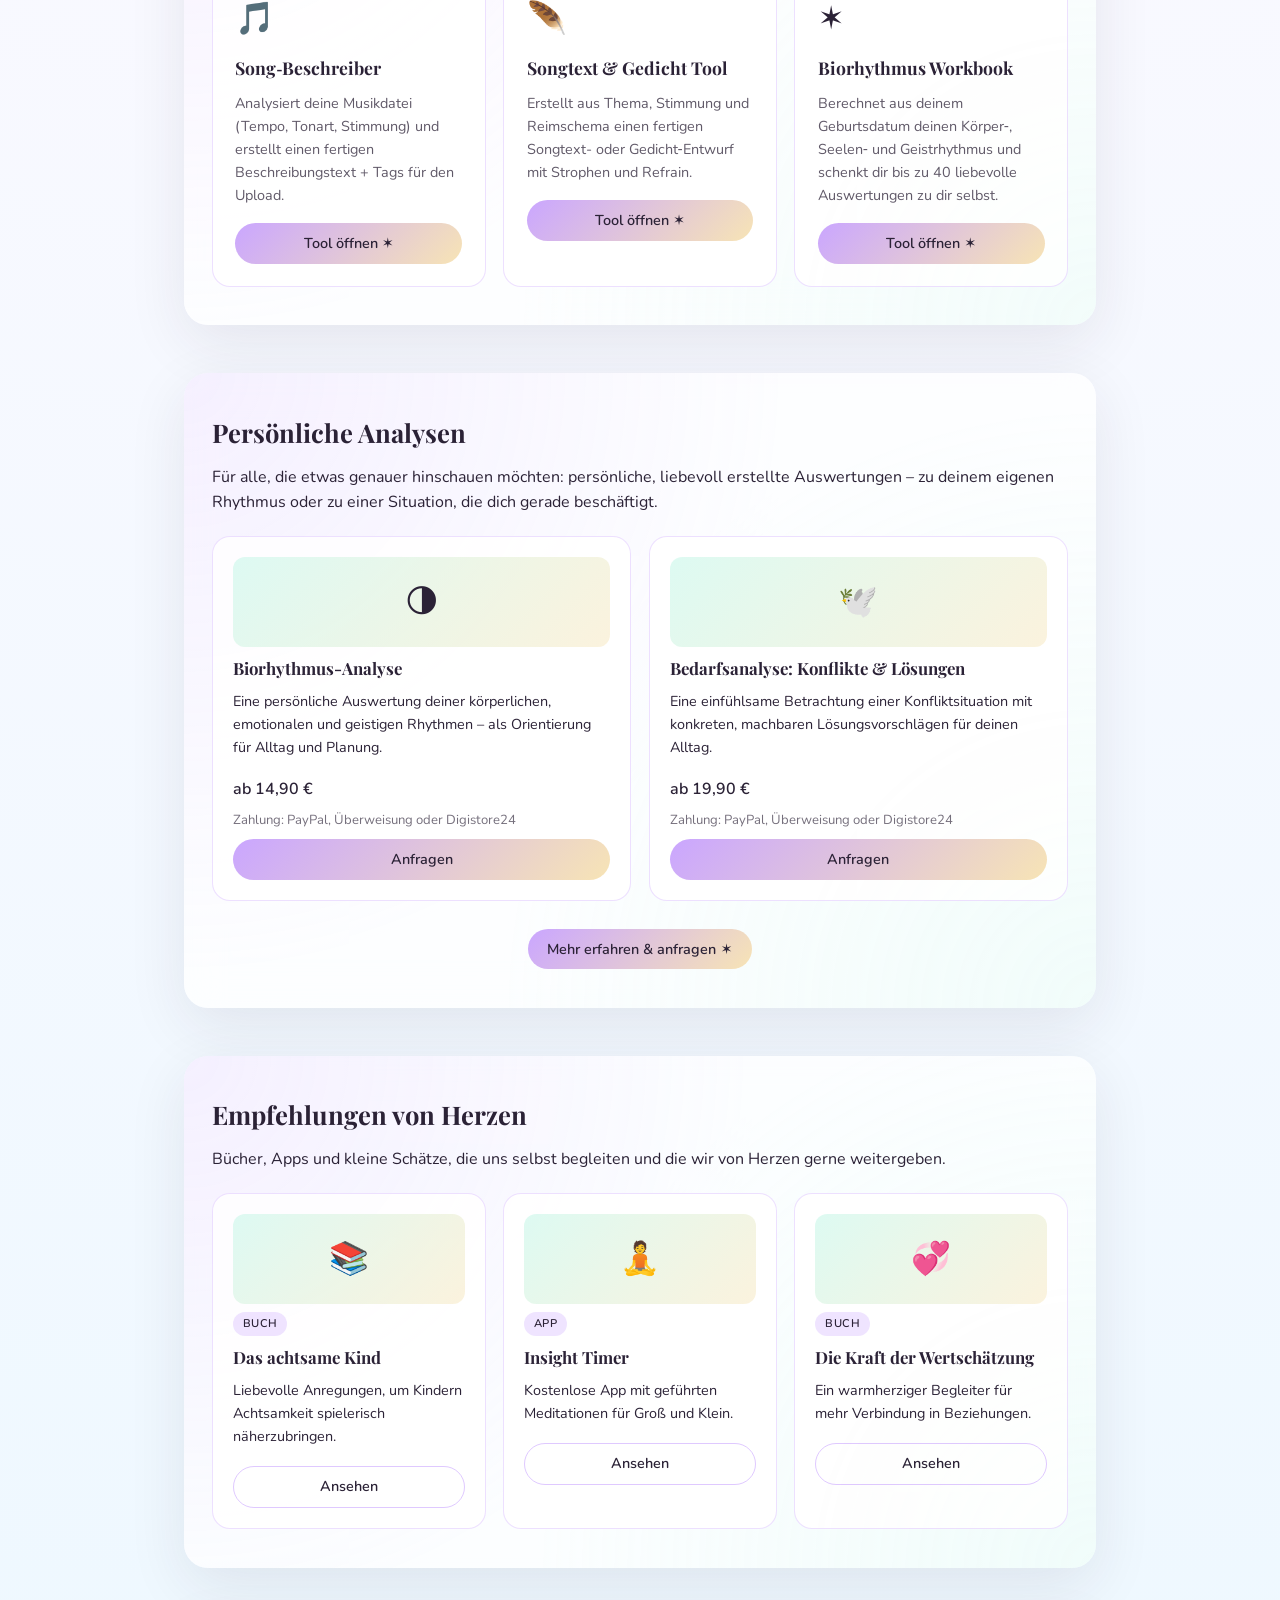
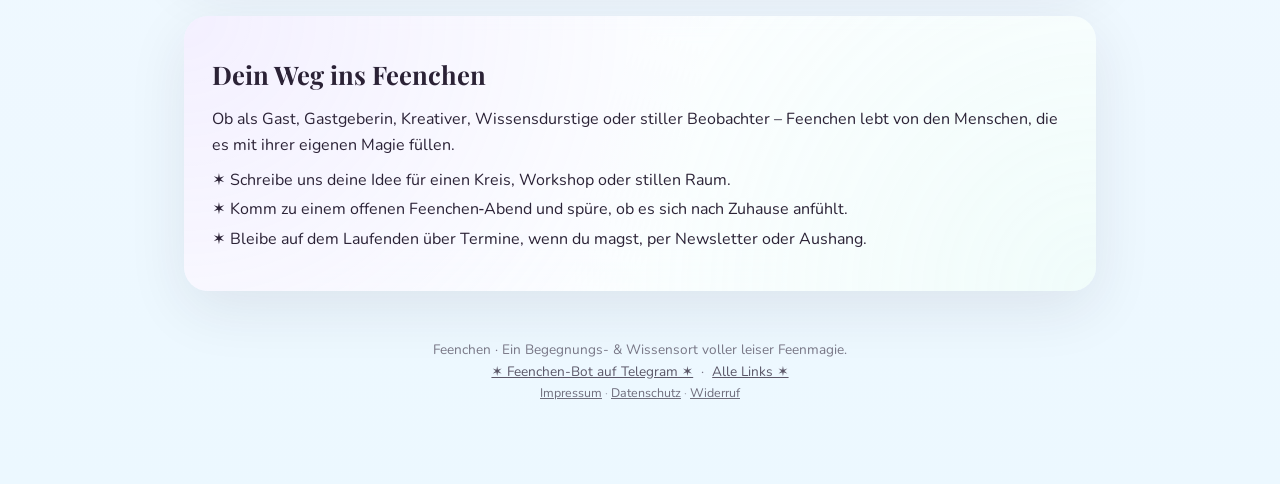
==== commit 4ee2eb96: "Google Fonts lokal hosten statt von Google-Servern laden Vermeidet das in Deutschland bekannte Abmah" ====
--- a/index.html
+++ b/index.html
@@ -6,9 +6,7 @@
   <title>Feenchen – Begegnungs- & Wissensort</title>
   <meta name="description" content="Feenchen ist ein Begegnungs- und Wissensort mit kostenlosen Downloads, liebevoll gestalteten PDFs, Analysen und einer Wunsch-Werkstatt." />
   <meta name="viewport" content="width=device-width, initial-scale=1" />
-  <link rel="preconnect" href="https://fonts.googleapis.com">
-  <link rel="preconnect" href="https://fonts.gstatic.com" crossorigin>
-  <link href="https://fonts.googleapis.com/css2?family=Playfair+Display:wght@500;700&family=Nunito:wght@300;400;600&display=swap" rel="stylesheet">
+  <link rel="stylesheet" href="assets/fonts/fonts.css">
   <style>
     :root {
       --bg: #fdf9ff;
--- a/assets/fonts/fonts.css
+++ b/assets/fonts/fonts.css
@@ -0,0 +1,100 @@
+/* latin-ext */
+@font-face {
+  font-family: 'Nunito';
+  font-style: normal;
+  font-weight: 300;
+  font-display: swap;
+  src: url(XRXV3I6Li01BKofIO-aBXso.woff2) format('woff2');
+  unicode-range: U+0100-02BA, U+02BD-02C5, U+02C7-02CC, U+02CE-02D7, U+02DD-02FF, U+0304, U+0308, U+0329, U+1D00-1DBF, U+1E00-1E9F, U+1EF2-1EFF, U+2020, U+20A0-20AB, U+20AD-20C0, U+2113, U+2C60-2C7F, U+A720-A7FF;
+}
+
+/* latin */
+@font-face {
+  font-family: 'Nunito';
+  font-style: normal;
+  font-weight: 300;
+  font-display: swap;
+  src: url(XRXV3I6Li01BKofINeaB.woff2) format('woff2');
+  unicode-range: U+0000-00FF, U+0131, U+0152-0153, U+02BB-02BC, U+02C6, U+02DA, U+02DC, U+0304, U+0308, U+0329, U+2000-206F, U+20AC, U+2122, U+2191, U+2193, U+2212, U+2215, U+FEFF, U+FFFD;
+}
+
+/* latin-ext */
+@font-face {
+  font-family: 'Nunito';
+  font-style: normal;
+  font-weight: 400;
+  font-display: swap;
+  src: url(XRXV3I6Li01BKofIO-aBXso.woff2) format('woff2');
+  unicode-range: U+0100-02BA, U+02BD-02C5, U+02C7-02CC, U+02CE-02D7, U+02DD-02FF, U+0304, U+0308, U+0329, U+1D00-1DBF, U+1E00-1E9F, U+1EF2-1EFF, U+2020, U+20A0-20AB, U+20AD-20C0, U+2113, U+2C60-2C7F, U+A720-A7FF;
+}
+
+/* latin */
+@font-face {
+  font-family: 'Nunito';
+  font-style: normal;
+  font-weight: 400;
+  font-display: swap;
+  src: url(XRXV3I6Li01BKofINeaB.woff2) format('woff2');
+  unicode-range: U+0000-00FF, U+0131, U+0152-0153, U+02BB-02BC, U+02C6, U+02DA, U+02DC, U+0304, U+0308, U+0329, U+2000-206F, U+20AC, U+2122, U+2191, U+2193, U+2212, U+2215, U+FEFF, U+FFFD;
+}
+
+/* latin-ext */
+@font-face {
+  font-family: 'Nunito';
+  font-style: normal;
+  font-weight: 600;
+  font-display: swap;
+  src: url(XRXV3I6Li01BKofIO-aBXso.woff2) format('woff2');
+  unicode-range: U+0100-02BA, U+02BD-02C5, U+02C7-02CC, U+02CE-02D7, U+02DD-02FF, U+0304, U+0308, U+0329, U+1D00-1DBF, U+1E00-1E9F, U+1EF2-1EFF, U+2020, U+20A0-20AB, U+20AD-20C0, U+2113, U+2C60-2C7F, U+A720-A7FF;
+}
+
+/* latin */
+@font-face {
+  font-family: 'Nunito';
+  font-style: normal;
+  font-weight: 600;
+  font-display: swap;
+  src: url(XRXV3I6Li01BKofINeaB.woff2) format('woff2');
+  unicode-range: U+0000-00FF, U+0131, U+0152-0153, U+02BB-02BC, U+02C6, U+02DA, U+02DC, U+0304, U+0308, U+0329, U+2000-206F, U+20AC, U+2122, U+2191, U+2193, U+2212, U+2215, U+FEFF, U+FFFD;
+}
+
+/* latin-ext */
+@font-face {
+  font-family: 'Playfair Display';
+  font-style: normal;
+  font-weight: 500;
+  font-display: swap;
+  src: url(nuFiD-vYSZviVYUb_rj3ij__anPXDTLYgFE_.woff2) format('woff2');
+  unicode-range: U+0100-02BA, U+02BD-02C5, U+02C7-02CC, U+02CE-02D7, U+02DD-02FF, U+0304, U+0308, U+0329, U+1D00-1DBF, U+1E00-1E9F, U+1EF2-1EFF, U+2020, U+20A0-20AB, U+20AD-20C0, U+2113, U+2C60-2C7F, U+A720-A7FF;
+}
+
+/* latin */
+@font-face {
+  font-family: 'Playfair Display';
+  font-style: normal;
+  font-weight: 500;
+  font-display: swap;
+  src: url(nuFiD-vYSZviVYUb_rj3ij__anPXDTzYgA.woff2) format('woff2');
+  unicode-range: U+0000-00FF, U+0131, U+0152-0153, U+02BB-02BC, U+02C6, U+02DA, U+02DC, U+0304, U+0308, U+0329, U+2000-206F, U+20AC, U+2122, U+2191, U+2193, U+2212, U+2215, U+FEFF, U+FFFD;
+}
+
+/* latin-ext */
+@font-face {
+  font-family: 'Playfair Display';
+  font-style: normal;
+  font-weight: 700;
+  font-display: swap;
+  src: url(nuFiD-vYSZviVYUb_rj3ij__anPXDTLYgFE_.woff2) format('woff2');
+  unicode-range: U+0100-02BA, U+02BD-02C5, U+02C7-02CC, U+02CE-02D7, U+02DD-02FF, U+0304, U+0308, U+0329, U+1D00-1DBF, U+1E00-1E9F, U+1EF2-1EFF, U+2020, U+20A0-20AB, U+20AD-20C0, U+2113, U+2C60-2C7F, U+A720-A7FF;
+}
+
+/* latin */
+@font-face {
+  font-family: 'Playfair Display';
+  font-style: normal;
+  font-weight: 700;
+  font-display: swap;
+  src: url(nuFiD-vYSZviVYUb_rj3ij__anPXDTzYgA.woff2) format('woff2');
+  unicode-range: U+0000-00FF, U+0131, U+0152-0153, U+02BB-02BC, U+02C6, U+02DA, U+02DC, U+0304, U+0308, U+0329, U+2000-206F, U+20AC, U+2122, U+2191, U+2193, U+2212, U+2215, U+FEFF, U+FFFD;
+}
+
